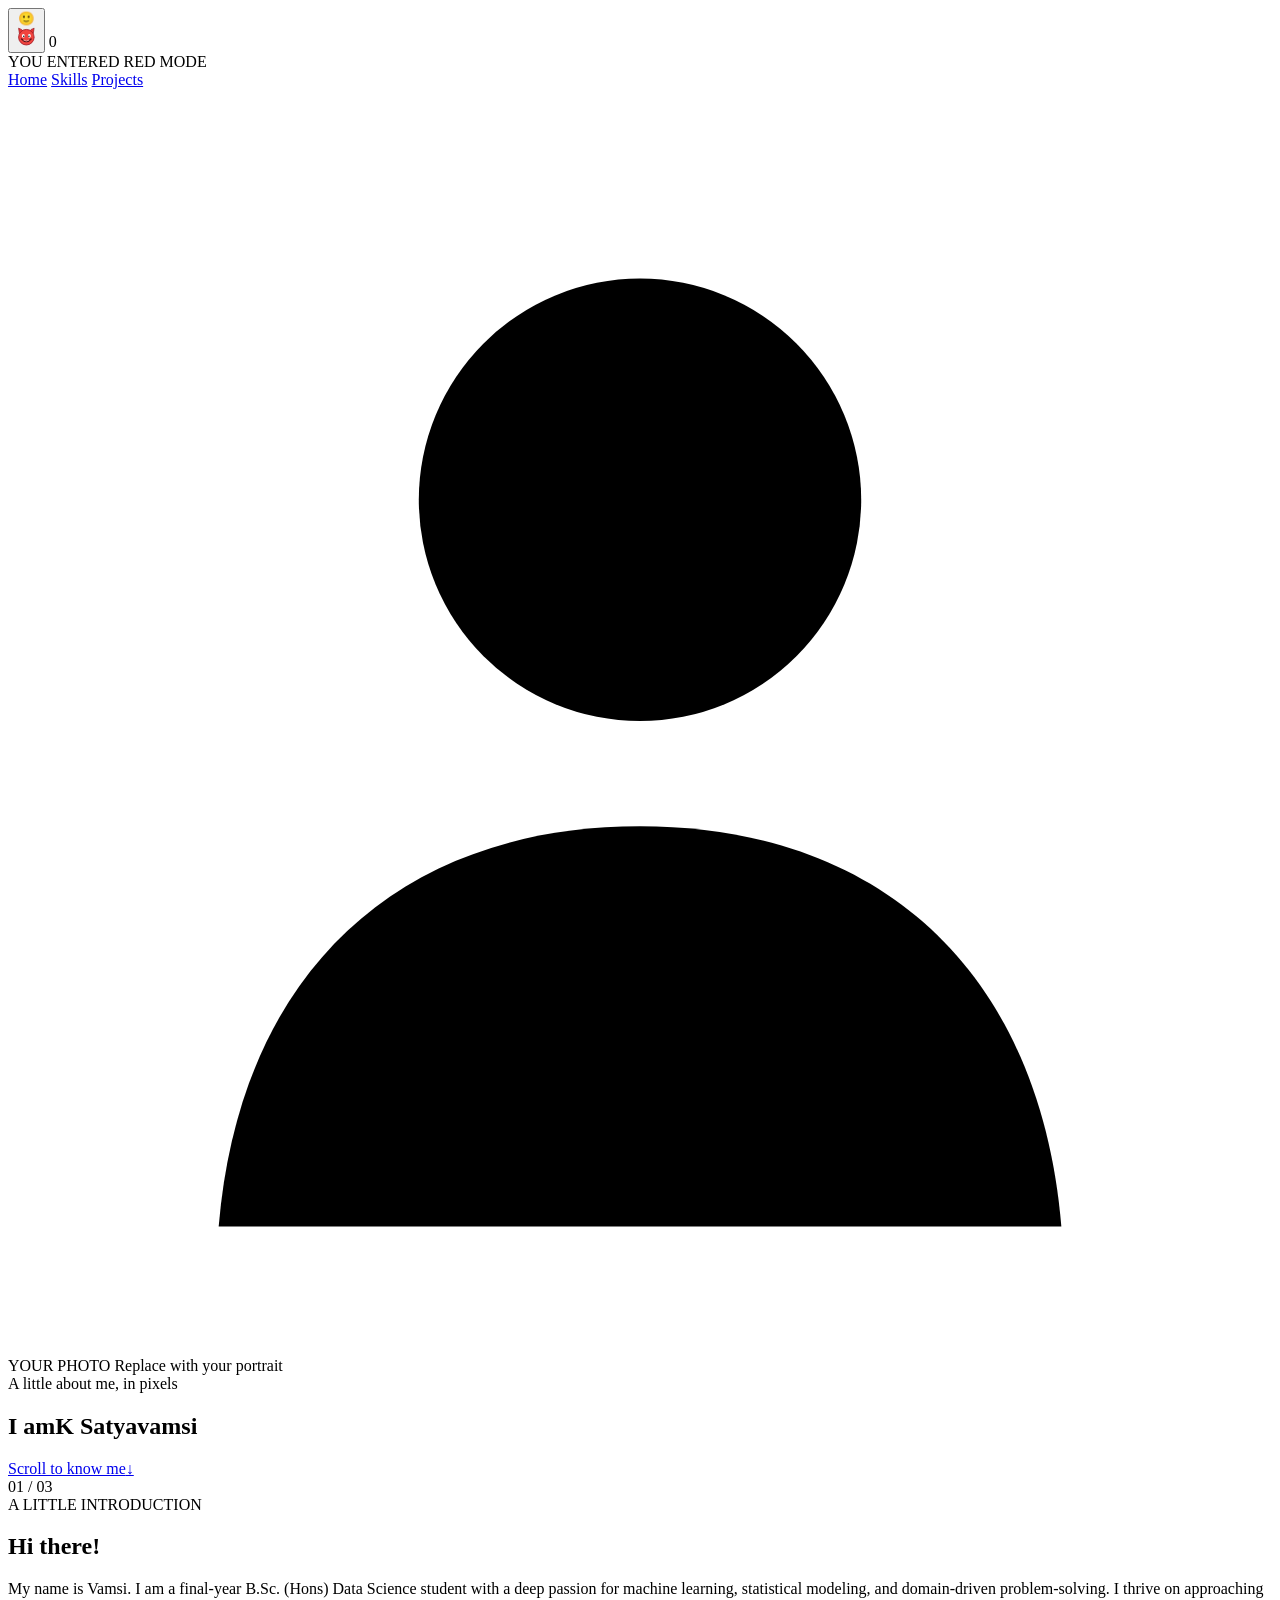
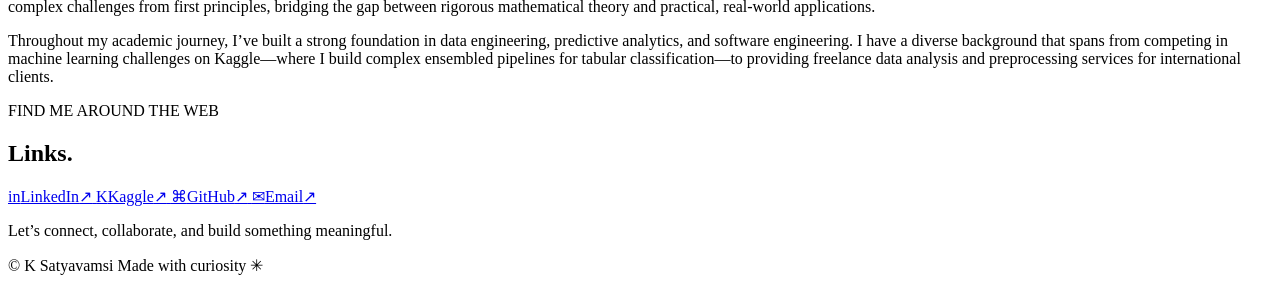
==== index.html @ 77c0e035 "Copy existing portfolio index.html" ====
<!doctype html>
<html lang="en">
<head>
  <meta charset="utf-8" />
  <meta name="viewport" content="width=device-width, initial-scale=1" />
  <meta name="description" content="K Satyavamsi — Data Science student, AI/ML enthusiast and curious problem solver." />
  <meta name="theme-color" content="#080b10" />
  <title>K Satyavamsi — Data Science & Machine Learning</title>
  <link rel="preconnect" href="https://fonts.googleapis.com">
  <link rel="preconnect" href="https://fonts.gstatic.com" crossorigin>
  <link href="https://fonts.googleapis.com/css2?family=DM+Sans:wght@400;500;600;700&family=Space+Grotesk:wght@400;500;600;700&display=swap" rel="stylesheet">
  <link rel="stylesheet" href="/styles.css?v=facefix1" />
</head>
<body>
  <div class="ambient ambient-one" aria-hidden="true"></div>
  <div class="ambient ambient-two" aria-hidden="true"></div>
  <header class="site-header">
    <div class="mood-control">
      <button class="mood-face" id="mood-face" type="button" aria-label="Click 7 times" title="A little secret"><span class="mood-face-emoji" id="mood-face-emoji" aria-hidden="true">
<span class="normal-face-glyph" aria-hidden="true">🙂</span>
<span class="angry-face-glyph" aria-hidden="true"><svg viewBox="0 0 48 48" class="red-devil-face"><path d="M8 18 6 5q8 2 13 9M40 18l2-13q-8 2-13 9" fill="#ed3434" stroke="#8f171d" stroke-width="1.5" stroke-linejoin="round"/><circle cx="24" cy="26" r="18" fill="#f0443e" stroke="#a51d27" stroke-width="2"/><ellipse cx="17" cy="23" rx="3.4" ry="4.2" fill="#fff"/><ellipse cx="31" cy="23" rx="3.4" ry="4.2" fill="#fff"/><circle cx="18" cy="24" r="1.8" fill="#15232b"/><circle cx="30" cy="24" r="1.8" fill="#15232b"/><path d="M13 30q11 12 22 0" fill="none" stroke="#5a1018" stroke-width="3.2" stroke-linecap="round"/><path d="M18 33q6 4 12 0" fill="none" stroke="#ffb0a8" stroke-width="2" stroke-linecap="round"/></svg></span></span></button>
      <span class="mood-count-number" id="mood-count-number" aria-live="polite">0</span>
    </div>
    <div class="red-mode-message" id="red-mode-message" role="status" aria-live="polite">YOU ENTERED RED MODE</div>
    <nav aria-label="Primary navigation">
      <a class="nav-link active" href="#home" aria-current="page">Home</a>
      <a class="nav-link" href="/skills.html">Skills</a>
      <a class="nav-link" href="/projects.html">Projects</a>
    </nav>
  </header>

  <main>
    <section class="hero" id="home" aria-labelledby="hero-title">
      <div class="portrait-wrap">
        <div class="portrait-frame">
          <div class="portrait-glow" aria-hidden="true"></div>
          <div class="portrait-placeholder">
            <svg viewBox="0 0 120 120" role="presentation" aria-hidden="true">
              <circle cx="60" cy="39" r="21"></circle>
              <path d="M20 108c2-24 17-38 40-38s38 14 40 38"></path>
            </svg>
            <span class="placeholder-title">YOUR PHOTO</span>
            <span class="placeholder-subtitle">Replace with your portrait</span>
          </div>
          <span class="photo-corner corner-tl"></span><span class="photo-corner corner-br"></span>
        </div>
        <div class="portrait-caption"><span class="caption-dot"></span> A little about me, in pixels</div>
      </div>

      <div class="hero-copy">
        <h1 id="hero-title"><span class="fixed-intro">I am</span><span class="type-line"><span id="typed-text" aria-label="K Satyavamsi">K Satyavamsi</span><span class="type-cursor" aria-hidden="true"></span></span></h1>
        <a class="scroll-cue" href="#about"><span class="scroll-icon" aria-hidden="true"></span><span>Scroll to know me</span><span class="scroll-arrow">↓</span></a>
      </div>
      <div class="hero-index" aria-hidden="true">01 <span>/</span> 03</div>
    </section>

    <section class="about-section" id="about" aria-labelledby="about-title">
      <div class="about-main">
        <div class="section-kicker">A LITTLE INTRODUCTION</div>
        <h2 id="about-title">Hi there<span class="accent-period">!</span></h2>
        <div class="about-copy">
          <p>My name is Vamsi. I am a final-year B.Sc. (Hons) Data Science student with a deep passion for machine learning, statistical modeling, and domain-driven problem-solving. I thrive on approaching complex challenges from first principles, bridging the gap between rigorous mathematical theory and practical, real-world applications.</p>
          <p>Throughout my academic journey, I’ve built a strong foundation in data engineering, predictive analytics, and software engineering. I have a diverse background that spans from competing in machine learning challenges on Kaggle—where I build complex ensembled pipelines for tabular classification—to providing freelance data analysis and preprocessing services for international clients.</p>
        </div>
      </div>

      <aside class="links-panel" id="contact" aria-labelledby="links-title">
        <div class="section-kicker">FIND ME AROUND THE WEB</div>
        <h2 id="links-title">Links<span class="accent-period">.</span></h2>
        <div class="social-links">
          <a class="social-link" href="https://www.linkedin.com/in/kurasala-satyavamsi" target="_blank" rel="noreferrer" aria-label="LinkedIn profile">
            <span class="social-icon linkedin">in</span><span class="social-label">LinkedIn</span><span class="external-arrow">↗</span>
          </a>
          <a class="social-link" href="https://www.kaggle.com/lostbolt" target="_blank" rel="noreferrer" aria-label="Kaggle profile">
            <span class="social-icon kaggle">K</span><span class="social-label">Kaggle</span><span class="external-arrow">↗</span>
          </a>
          <a class="social-link" href="https://github.com/jayadevuha-ui" target="_blank" rel="noreferrer" aria-label="GitHub profile">
            <span class="social-icon github">⌘</span><span class="social-label">GitHub</span><span class="external-arrow">↗</span>
          </a>
          <a class="social-link" href="mailto:vamsi@vamsi.tech">
            <span class="social-icon email">✉</span><span class="social-label">Email</span><span class="external-arrow">↗</span>
          </a>
        </div>
        <p class="links-note">Let’s connect, collaborate, and build something meaningful.</p>
      </aside>
    </section>


  </main>

  <footer class="site-footer">
    <span>© <span id="year"></span> K Satyavamsi</span>
    <span>Made with curiosity <span class="footer-spark">✳</span></span>
  </footer>
  <script src="/script.js?v=facefix1"></script>
</body>
</html>
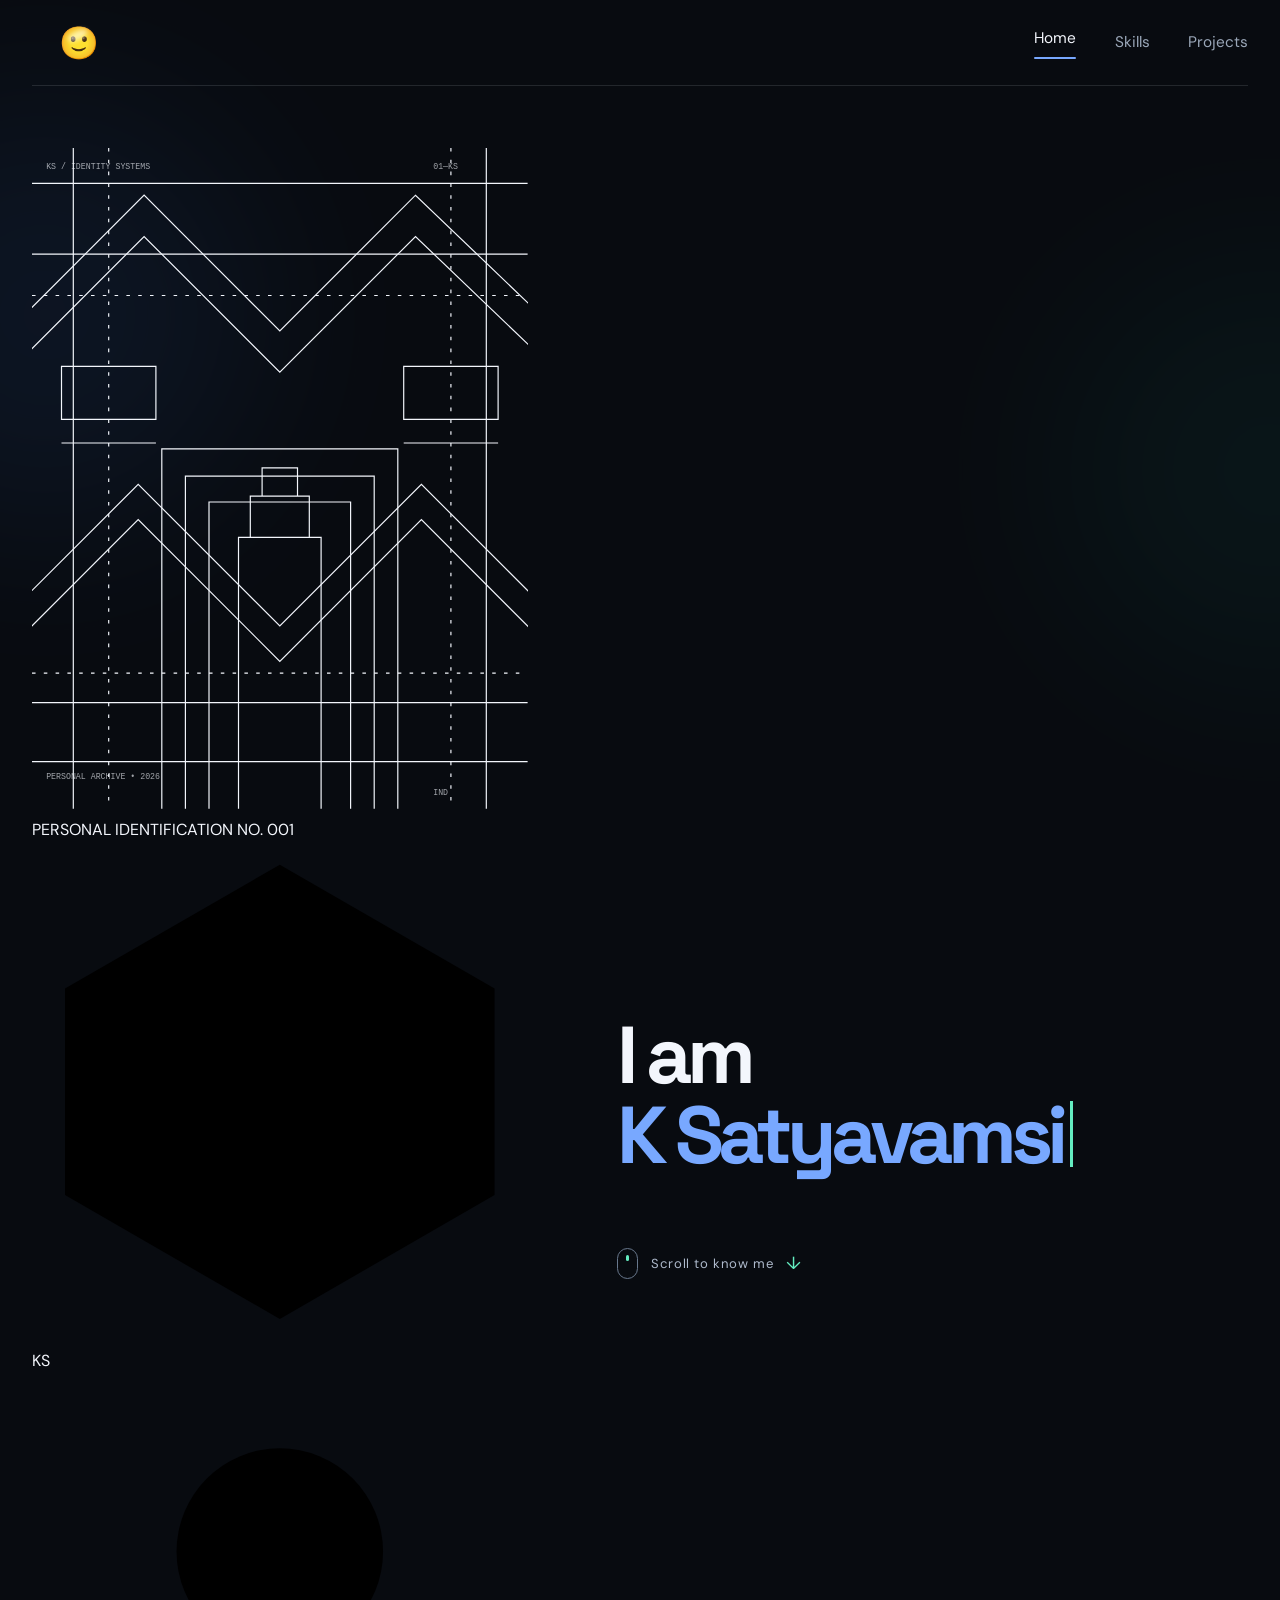
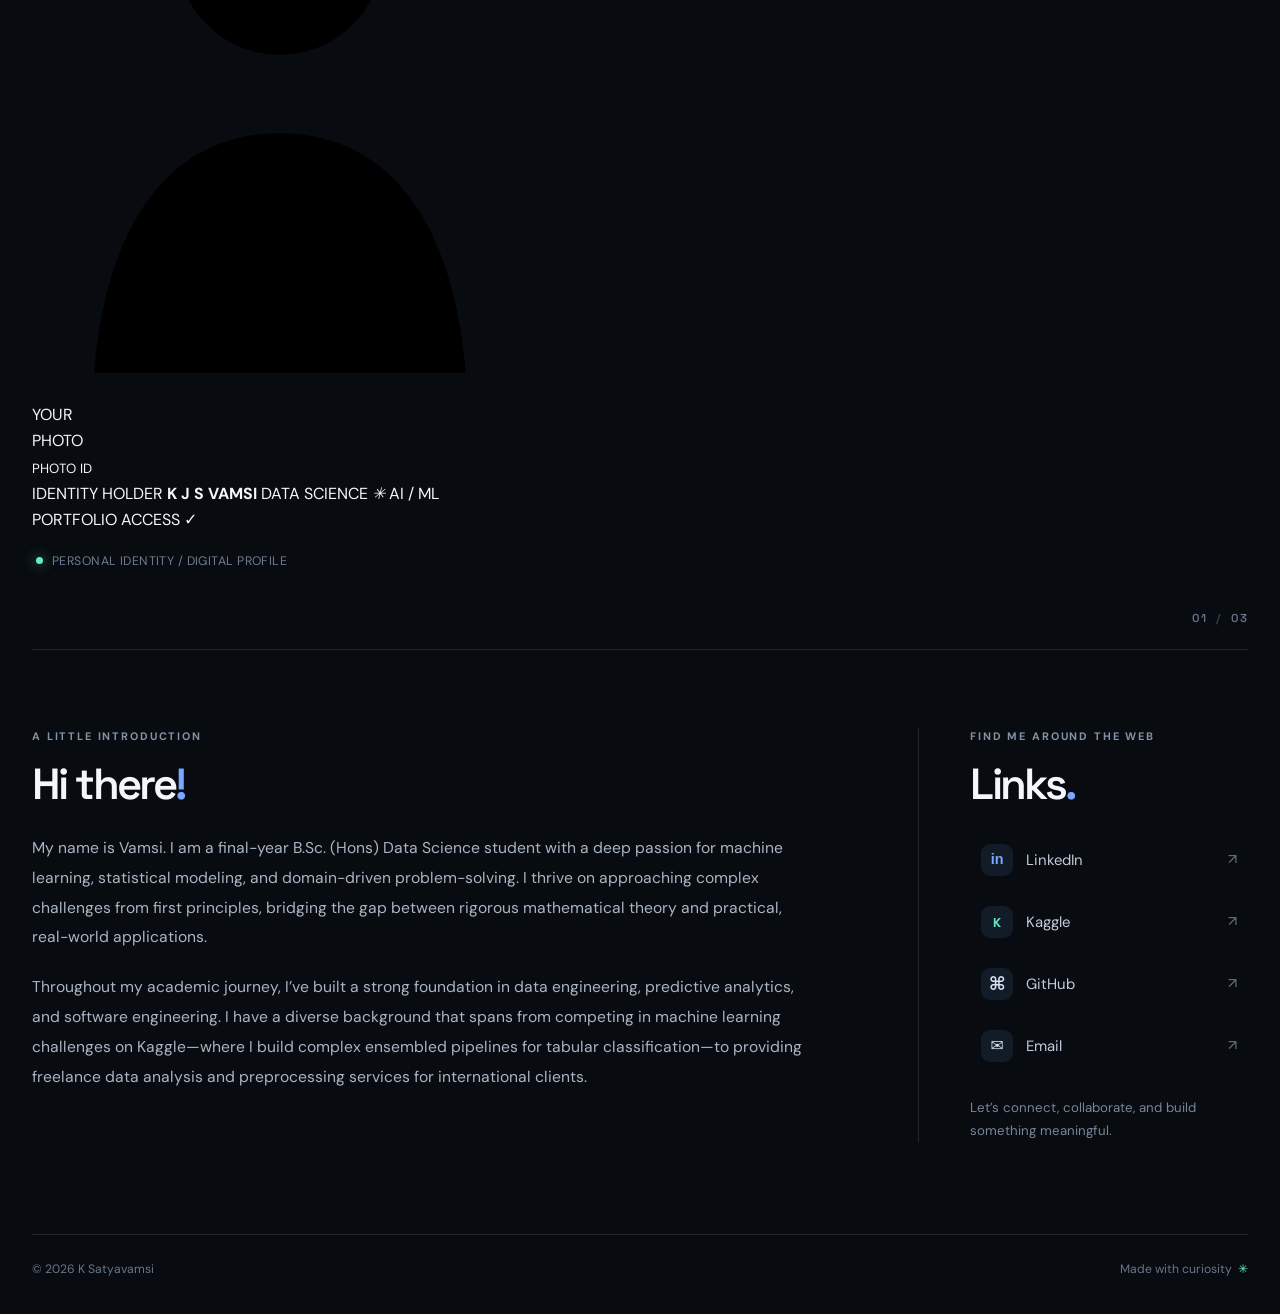
==== commit 50be6599: "Replace portrait placeholder with blueprint-style identity card" ====
--- a/index.html
+++ b/index.html
@@ -32,19 +32,55 @@
   <main>
     <section class="hero" id="home" aria-labelledby="hero-title">
       <div class="portrait-wrap">
-        <div class="portrait-frame">
-          <div class="portrait-glow" aria-hidden="true"></div>
-          <div class="portrait-placeholder">
-            <svg viewBox="0 0 120 120" role="presentation" aria-hidden="true">
-              <circle cx="60" cy="39" r="21"></circle>
-              <path d="M20 108c2-24 17-38 40-38s38 14 40 38"></path>
+        <article class="identity-card" aria-label="Personal identity card for K J S Vamsi">
+          <div class="id-card-grid" aria-hidden="true"></div>
+          <div class="id-card-blueprint" aria-hidden="true">
+            <svg viewBox="0 0 420 560" preserveAspectRatio="none">
+              <g fill="none" stroke="currentColor" stroke-width="1">
+                <path d="M-20 155 95 40 210 155 325 40 445 155M-20 190 95 75 210 190 325 75 445 190"/>
+                <path d="M-15 390 90 285 210 405 330 285 440 395M-15 420 90 315 210 435 330 315 440 425"/>
+                <path d="M35 0V560M385 0V560M0 90H420M0 470H420"/>
+                <path d="M65 0 65 560M355 0 355 560M0 125H420M0 445H420" stroke-dasharray="3 7"/>
+                <path d="M110 560V255h200v305M130 560V278h160v282M150 560V300h120v260"/>
+                <path d="M175 560V330h70v230M185 330v-35h50v35M195 295v-24h30v24"/>
+                <path d="M25 230h80v-45h-80zM315 230h80v-45h-80zM25 250h80M315 250h80"/>
+                <path d="M0 30h420M0 520h420"/>
+              </g>
+              <g fill="currentColor" opacity=".65" font-family="monospace" font-size="7">
+                <text x="12" y="18">KS / IDENTITY SYSTEMS</text><text x="12" y="535">PERSONAL ARCHIVE • 2026</text>
+                <text x="340" y="18">01—KS</text><text x="340" y="548">IND</text>
+              </g>
             </svg>
-            <span class="placeholder-title">YOUR PHOTO</span>
-            <span class="placeholder-subtitle">Replace with your portrait</span>
           </div>
-          <span class="photo-corner corner-tl"></span><span class="photo-corner corner-br"></span>
-        </div>
-        <div class="portrait-caption"><span class="caption-dot"></span> A little about me, in pixels</div>
+          <div class="id-card-topline">
+            <span class="id-chip"><span></span> PERSONAL IDENTIFICATION</span>
+            <span class="id-edition">NO. 001</span>
+          </div>
+          <div class="id-card-main">
+            <div class="id-emblem" aria-hidden="true">
+              <svg viewBox="0 0 120 120"><path d="M60 5 112 35 112 85 60 115 8 85 8 35Z"/><path d="M29 39 60 21 91 39 91 77 60 95 29 77Z"/><path d="m40 60 13 13 28-30"/></svg>
+              <span>KS</span>
+            </div>
+            <div class="id-photo-slot">
+              <div class="id-photo-inner">
+                <svg viewBox="0 0 120 150" aria-hidden="true"><circle cx="60" cy="43" r="25"/><path d="M15 145c3-37 19-58 45-58s42 21 45 58"/></svg>
+                <span>YOUR<br>PHOTO</span>
+              </div>
+              <small>PHOTO ID</small>
+            </div>
+          </div>
+          <div class="id-name-block">
+            <span class="id-overline">IDENTITY HOLDER</span>
+            <strong>K J S VAMSI</strong>
+            <span class="id-role">DATA SCIENCE <i>✳</i> AI / ML</span>
+          </div>
+          <div class="id-card-bottom">
+            <div class="id-barcode" aria-hidden="true"><span></span><span></span><span></span><span></span><span></span><span></span><span></span><span></span><span></span><span></span><span></span><span></span><span></span><span></span><span></span><span></span><span></span><span></span><span></span><span></span><span></span><span></span><span></span><span></span><span></span><span></span><span></span><span></span><span></span><span></span><span></span></div>
+            <span class="id-access">PORTFOLIO ACCESS <b>✓</b></span>
+          </div>
+          <span class="id-screw screw-one" aria-hidden="true"></span><span class="id-screw screw-two" aria-hidden="true"></span>
+        </article>
+        <div class="portrait-caption"><span class="caption-dot"></span> PERSONAL IDENTITY / DIGITAL PROFILE</div>
       </div>
 
       <div class="hero-copy">
--- a/styles.css
+++ b/styles.css
@@ -0,0 +1,597 @@
+:root {
+  color-scheme: dark;
+  --bg: #080b10;
+  --panel: #0e131c;
+  --line: rgba(225, 234, 247, .12);
+  --text: #f3f6fc;
+  --muted: #9aa7b8;
+  --soft: #6f7d91;
+  --blue: #78a8ff;
+  --mint: #64edc1;
+  --max: 1440px;
+}
+* { box-sizing: border-box; }
+html { scroll-behavior: smooth; scroll-padding-top: 90px; }
+body {
+  margin: 0; min-height: 100vh; overflow-x: hidden; position: relative;
+  background: var(--bg); color: var(--text);
+  font-family: "DM Sans", system-ui, sans-serif; line-height: 1.65;
+}
+a { color: inherit; text-decoration: none; }
+.ambient { position: absolute; pointer-events: none; filter: blur(90px); opacity: .12; z-index: -1; border-radius: 50%; }
+.ambient-one { width: 430px; height: 430px; top: 100px; left: -170px; background: #315da7; }
+.ambient-two { width: 420px; height: 420px; top: 260px; right: -200px; background: #1a8c78; opacity: .08; }
+.site-header {
+  width: min(calc(100% - 64px), var(--max)); height: 86px; margin: 0 auto;
+  display: flex; align-items: center; justify-content: flex-end; gap: 30px;
+  border-bottom: 1px solid var(--line); position: relative; z-index: 5;
+}
+nav { display: flex; align-items: center; gap: clamp(22px, 3vw, 46px); }
+.nav-link { color: var(--muted); font-size: .96rem; transition: color .2s ease; }
+.nav-link:hover, .nav-link.active { color: var(--text); }
+.nav-link.active::after { content: ""; display: block; height: 2px; width: 100%; margin-top: 5px; background: var(--blue); border-radius: 4px; }
+.coming-soon { opacity: .76; }
+.hero {
+  width: min(calc(100% - 64px), var(--max)); min-height: min(790px, calc(100svh - 86px));
+  margin: 0 auto; padding: 62px 0 78px; display: grid;
+  grid-template-columns: minmax(330px, .88fr) minmax(0, 1.12fr);
+  align-items: center; gap: clamp(48px, 7vw, 112px); position: relative;
+}
+.portrait-wrap { width: 100%; max-width: 500px; justify-self: center; }
+.portrait-frame {
+  min-height: 500px; aspect-ratio: 4 / 4.65; position: relative; overflow: hidden;
+  border: 1px solid rgba(157,181,216,.24); border-radius: 26px;
+  background: linear-gradient(145deg, #172333 0%, #101925 48%, #0b111a 100%);
+  box-shadow: 0 35px 100px rgba(0,0,0,.32), inset 0 1px rgba(255,255,255,.04);
+}
+.portrait-frame::before, .portrait-frame::after {
+  content: ""; position: absolute; border-radius: 50%; pointer-events: none;
+}
+.portrait-frame::before { width: 390px; height: 390px; top: 5%; left: 50%; transform: translateX(-50%); background: rgba(91,137,207,.13); filter: blur(20px); }
+.portrait-frame::after { width: 260px; height: 260px; bottom: -100px; right: -70px; background: rgba(100,237,193,.09); filter: blur(24px); }
+.portrait-glow { position: absolute; inset: 12px; border: 1px solid rgba(255,255,255,.055); border-radius: 18px; }
+.portrait-placeholder { position: absolute; inset: 0; display: flex; flex-direction: column; justify-content: center; align-items: center; gap: 10px; color: #8798ae; }
+.portrait-placeholder svg { width: 108px; height: 108px; fill: none; stroke: #7187a5; stroke-width: 2; opacity: .72; margin-bottom: 10px; }
+.placeholder-title { font: 600 .8rem "Space Grotesk", sans-serif; letter-spacing: .22em; color: #b4c2d5; }
+.placeholder-subtitle { font-size: .78rem; color: #718198; }
+.photo-corner { position: absolute; width: 28px; height: 28px; border-color: var(--mint); opacity: .8; }
+.corner-tl { top: 24px; left: 24px; border-top: 2px solid; border-left: 2px solid; border-radius: 5px 0 0; }
+.corner-br { bottom: 24px; right: 24px; border-bottom: 2px solid; border-right: 2px solid; border-radius: 0 0 5px; }
+.portrait-caption { display: flex; align-items: center; gap: 9px; margin: 17px 4px 0; color: var(--soft); font-size: .77rem; letter-spacing: .035em; }
+.caption-dot, .status-dot { width: 7px; height: 7px; display: inline-block; flex: 0 0 auto; border-radius: 50%; background: var(--mint); box-shadow: 0 0 13px rgba(100,237,193,.65); }
+.hero-copy { min-width: 0; padding: 12px 0 28px; }
+h1 { margin: 0; font: 700 clamp(3.5rem, 6.3vw, 6.5rem)/.99 "Space Grotesk", sans-serif; letter-spacing: -.075em; }
+.fixed-intro { display: block; color: var(--text); }
+.type-line { display: block; min-height: 1.12em; color: var(--blue); overflow-wrap: normal; word-break: normal; }
+#typed-text { display: inline; }
+.type-cursor { display: inline-block; width: 3px; height: .83em; margin-left: 8px; background: var(--mint); vertical-align: -.06em; white-space: nowrap; animation: blink .82s steps(2, start) infinite; }
+@keyframes blink { to { visibility: hidden; } }
+.hero-note { margin: 28px 0 0; color: var(--muted); font-size: clamp(1rem, 1.4vw, 1.15rem); letter-spacing: .01em; }
+.scroll-cue { display: inline-flex; align-items: center; gap: 13px; margin-top: 62px; color: #aebacc; font-size: .82rem; letter-spacing: .045em; }
+.scroll-icon { width: 21px; height: 31px; border: 1px solid #68788d; border-radius: 99px; position: relative; }
+.scroll-icon::after { content: ""; position: absolute; width: 3px; height: 6px; top: 6px; left: 8px; border-radius: 3px; background: var(--mint); animation: scroll-dot 1.5s ease-in-out infinite; }
+@keyframes scroll-dot { 0%,100% { transform: translateY(0); opacity: 1; } 70% { transform: translateY(9px); opacity: .2; } }
+.scroll-arrow { color: var(--mint); font-size: 1.1rem; transition: transform .2s ease; }
+.scroll-cue:hover .scroll-arrow { transform: translateY(4px); }
+.hero-index { position: absolute; bottom: 24px; right: 0; color: #66758a; font: 600 .72rem "Space Grotesk", sans-serif; letter-spacing: .12em; }
+.hero-index span { color: #364355; padding: 0 5px; }
+.about-section {
+  width: min(calc(100% - 64px), var(--max)); margin: 0 auto; padding: 78px 0 92px;
+  border-top: 1px solid var(--line); display: grid; grid-template-columns: minmax(0, 1.9fr) minmax(250px, .8fr); gap: clamp(48px, 8vw, 120px);
+}
+.section-kicker { color: #8493a7; font-size: .68rem; font-weight: 700; letter-spacing: .17em; }
+.about-main h2, .links-panel h2 { margin: 15px 0 25px; font: 600 clamp(2.2rem, 3.4vw, 3.25rem)/1.08 "Space Grotesk", sans-serif; letter-spacing: -.06em; }
+.accent-period { color: var(--blue); }
+.about-copy { max-width: 850px; color: #aab5c5; font-size: clamp(.98rem, 1.2vw, 1.07rem); line-height: 1.9; }
+.about-copy p { margin: 0 0 20px; }
+.links-panel { padding-left: clamp(30px, 4vw, 58px); border-left: 1px solid var(--line); }
+.links-panel h2 { margin-bottom: 25px; }
+.social-links { display: grid; gap: 8px; }
+.social-link {
+  display: flex; align-items: center; gap: 13px; min-height: 54px; padding: 8px 10px;
+  border: 1px solid transparent; border-radius: 11px; color: #c3ccda; transition: .2s ease;
+}
+.social-link:hover { border-color: var(--line); background: rgba(255,255,255,.025); transform: translateX(3px); }
+.social-icon { width: 32px; height: 32px; display: grid; place-items: center; border-radius: 9px; background: #121b28; color: var(--blue); font-weight: 700; font-size: .9rem; }
+.social-icon.linkedin { font-family: Arial, sans-serif; }
+.social-icon.kaggle { color: var(--mint); font: 700 .8rem "Space Grotesk", sans-serif; }
+.social-icon.github { color: #d8e1ef; font-size: 1.15rem; }
+.social-icon.email { color: #d8e1ef; font-size: 1rem; }
+.social-label { flex: 1; font-size: .93rem; }
+.external-arrow { color: #66778e; font-size: .9rem; transition: color .2s ease; }
+.social-link:hover .external-arrow { color: var(--mint); }
+.links-note { margin: 24px 0 0; max-width: 270px; color: #77869a; font-size: .83rem; line-height: 1.7; }
+.site-footer {
+  width: min(calc(100% - 64px), var(--max)); margin: 0 auto; padding: 24px 0 35px;
+  border-top: 1px solid var(--line); display: flex; justify-content: space-between; gap: 20px;
+  color: #68778a; font-size: .76rem;
+}
+.footer-spark { color: var(--mint); padding-left: 3px; }
+@media (min-width: 1500px) { .hero { min-height: 790px; } }
+@media (max-width: 1000px) {
+  .hero { grid-template-columns: minmax(260px, .82fr) minmax(0, 1.18fr); gap: 42px; }
+  .portrait-frame { min-height: 420px; }
+  h1 { font-size: clamp(3.1rem, 6.2vw, 5.2rem); }
+  .about-section { gap: 48px; grid-template-columns: minmax(0, 1.5fr) minmax(220px, .8fr); }
+}
+@media (max-width: 720px) {
+  .site-header, .hero, .about-section, .site-footer { width: min(calc(100% - 36px), var(--max)); }
+  .site-header { height: 74px; }
+  nav { gap: 17px; }
+  .nav-link { font-size: .82rem; }
+  .hero { min-height: auto; padding: 44px 0 64px; grid-template-columns: 1fr; gap: 42px; }
+  .portrait-wrap { width: min(100%, 410px); }
+  .portrait-frame { min-height: 0; aspect-ratio: 1 / 1.03; }
+  .hero-copy { padding: 0 0 30px; }
+  h1 { font-size: clamp(3.2rem, 12vw, 5.2rem); }
+  .hero-note { margin-top: 19px; }
+  .scroll-cue { margin-top: 36px; }
+  .hero-index { bottom: 18px; }
+  .about-section { padding: 60px 0 66px; grid-template-columns: 1fr; gap: 42px; }
+  .about-main h2, .links-panel h2 { font-size: 2.55rem; }
+  .about-copy { font-size: .98rem; line-height: 1.82; }
+  .links-panel { padding: 35px 0 0; border-left: 0; border-top: 1px solid var(--line); }
+  .social-links { grid-template-columns: 1fr 1fr; gap: 7px; }
+  .social-link { gap: 9px; padding: 7px 5px; }
+  .site-footer { padding-bottom: 28px; font-size: .7rem; }
+}
+@media (max-width: 390px) {
+  .site-header, .hero, .about-section, .site-footer { width: calc(100% - 28px); }
+  nav { gap: 12px; }
+  .nav-link { font-size: .76rem; }
+  .social-links { grid-template-columns: 1fr; }
+}
+@media (prefers-reduced-motion: reduce) {
+  *, *::before, *::after { scroll-behavior: auto !important; animation-duration: .01ms !important; animation-iteration-count: 1 !important; transition-duration: .01ms !important; }
+}
+
+
+/* Projects */
+.projects-section {
+  width: min(calc(100% - 64px), var(--max)); margin: 0 auto;
+  padding: 76px 0 96px; border-top: 1px solid var(--line);
+}
+.projects-heading { display: flex; justify-content: space-between; align-items: end; gap: 28px; margin-bottom: 34px; }
+.projects-heading h2 { margin: 14px 0 12px; font: 600 clamp(2.2rem, 3.4vw, 3.25rem)/1.08 "Space Grotesk", sans-serif; letter-spacing: -.06em; }
+.projects-intro { max-width: 580px; margin: 0; color: var(--muted); font-size: .98rem; }
+.all-projects-link { display: inline-flex; gap: 10px; align-items: center; color: #b9c7d9; font-size: .86rem; padding: 10px 0; white-space: nowrap; transition: color .2s ease; }
+.all-projects-link span, .project-actions a span { color: var(--mint); }
+.all-projects-link:hover, .project-actions a:hover { color: var(--mint); }
+.project-grid { display: grid; grid-template-columns: repeat(2, minmax(0, 1fr)); gap: 18px; }
+.project-card {
+  min-width: 0; padding: clamp(22px, 3vw, 34px); border: 1px solid var(--line);
+  border-radius: 18px; background: linear-gradient(145deg, rgba(17,25,37,.88), rgba(11,16,24,.88));
+  box-shadow: inset 0 1px rgba(255,255,255,.025); transition: border-color .22s ease, transform .22s ease;
+}
+.project-card:hover { border-color: rgba(120,168,255,.34); transform: translateY(-3px); }
+.project-card-top { display: flex; justify-content: space-between; align-items: center; gap: 12px; margin-bottom: 28px; }
+.project-number { color: #8090a6; font: 600 .68rem "Space Grotesk", sans-serif; letter-spacing: .12em; }
+.project-status { display: inline-flex; align-items: center; gap: 8px; color: #a5b6c9; font-size: .72rem; }
+.project-status .status-dot { width: 6px; height: 6px; }
+.project-card h3 { margin: 0 0 12px; font: 600 clamp(1.35rem, 2vw, 1.8rem)/1.2 "Space Grotesk", sans-serif; letter-spacing: -.045em; }
+.project-description { min-height: 92px; margin: 0; color: #9eacbf; font-size: .91rem; line-height: 1.8; }
+.project-tags { display: flex; flex-wrap: wrap; gap: 7px; margin: 22px 0; }
+.project-tags span { padding: 5px 10px; border: 1px solid rgba(225,234,247,.09); border-radius: 6px; color: #aab8ca; font-size: .69rem; background: rgba(255,255,255,.018); }
+.project-result { display: flex; align-items: center; flex-wrap: wrap; gap: 8px; padding: 15px 0; border-top: 1px solid var(--line); border-bottom: 1px solid var(--line); }
+.project-result > span:not(.result-divider) { color: #75859a; font-size: .61rem; letter-spacing: .1em; }
+.project-result strong { color: #dce7f7; font: 600 .88rem "Space Grotesk", sans-serif; }
+.result-divider { width: 1px; height: 18px; margin: 0 8px; background: var(--line); }
+.project-actions { display: flex; flex-wrap: wrap; gap: 22px; padding-top: 20px; }
+.project-actions a { color: #c7d3e3; font-size: .81rem; transition: color .2s ease; }
+.project-actions a span { padding-left: 4px; }
+@media (max-width: 1000px) {
+  .project-grid { grid-template-columns: 1fr; }
+  .project-description { min-height: 0; }
+}
+@media (max-width: 720px) {
+  .projects-section { width: min(calc(100% - 36px), var(--max)); padding: 60px 0 68px; }
+  .projects-heading { align-items: start; flex-direction: column; gap: 12px; margin-bottom: 25px; }
+  .projects-heading h2 { font-size: 2.55rem; }
+  .project-card { padding: 22px; }
+}
+@media (max-width: 390px) {
+  .projects-section { width: calc(100% - 28px); }
+  .project-result { gap: 6px; }
+  .result-divider { margin: 0 3px; }
+}
+
+
+/* Keep page navigation above decorative layers and always interactive. */
+.site-header, .site-header nav, .site-header .nav-link {
+  position: relative;
+  z-index: 20;
+  pointer-events: auto;
+}
+.site-header .nav-link { display: inline-block; cursor: pointer; }
+
+
+/* Hidden seven-click red mode easter egg */
+.site-header { justify-content: flex-end; }
+.mood-face { position:absolute; left:0; top:50%; transform:translateY(-50%); width:34px; height:34px; padding:0; display:grid; place-items:center; border:0; border-radius:50%; background:transparent; color:inherit; font:1.45rem/1 "DM Sans",sans-serif; cursor:pointer; z-index:25; transition:transform .18s ease,filter .18s ease; }
+.mood-face:hover { transform:translateY(-50%) scale(1.13); filter:drop-shadow(0 0 8px rgba(255,255,255,.24)); }
+.mood-face:focus-visible { outline:2px solid var(--mint); outline-offset:4px; }
+.red-mode-message { position:absolute; left:50%; top:50%; transform:translate(-50%,-50%); color:#ff4b55; font:700 .72rem "Space Grotesk",sans-serif; letter-spacing:.16em; white-space:nowrap; opacity:0; visibility:hidden; transition:opacity .25s ease,visibility .25s ease; pointer-events:none; }
+body.red-mode { --bg:#100708; --panel:#1b0b0e; --line:rgba(255,105,112,.2); --text:#fff1f1; --muted:#c49a9e; --soft:#a56c73; --blue:#ff5964; --mint:#ff8585; }
+body.red-mode .ambient-one { background:#b51f31; opacity:.22; }
+body.red-mode .ambient-two { background:#8d1423; opacity:.16; }
+body.red-mode .project-card { background:linear-gradient(145deg,rgba(48,13,19,.92),rgba(23,8,12,.92)); }
+body.red-mode .mood-face { filter:drop-shadow(0 0 10px rgba(255,65,75,.42)); }
+body.red-mode .red-mode-message { opacity:1; visibility:visible; }
+@media(max-width:720px) { .mood-face{left:0;width:30px;height:30px;font-size:1.3rem}.red-mode-message{left:42%;font-size:.56rem;letter-spacing:.08em} }
+@media(max-width:390px) { .red-mode-message{left:39%;font-size:.49rem;letter-spacing:.045em} }
+
+
+/* Animated smiley + seven-step unlock meter */
+.mood-control { position:absolute; left:0; top:50%; transform:translateY(-50%); display:flex; align-items:center; gap:9px; z-index:26; }
+.mood-face { position:relative; width:36px; height:36px; padding:0; display:grid; place-items:center; border:1px solid rgba(120,168,255,.24); border-radius:50%; background:linear-gradient(145deg,rgba(120,168,255,.12),rgba(100,237,193,.06)); color:inherit; cursor:pointer; box-shadow:0 0 18px rgba(120,168,255,.08),inset 0 1px rgba(255,255,255,.07); transition:border-color .25s ease,background .25s ease,box-shadow .25s ease; }
+.mood-face:hover { border-color:rgba(100,237,193,.55); box-shadow:0 0 20px rgba(100,237,193,.16),inset 0 1px rgba(255,255,255,.1); }
+.mood-face:focus-visible { outline:2px solid var(--mint); outline-offset:4px; }
+.mood-face-emoji { display:block; font:1.35rem/1 "DM Sans",sans-serif; transform-origin:50% 70%; animation:smiley-float 2.8s ease-in-out infinite,smiley-blink 5.2s ease-in-out infinite; }
+@keyframes smiley-float { 0%,100%{transform:translateY(0) rotate(-4deg)} 50%{transform:translateY(-3px) rotate(4deg)} }
+@keyframes smiley-blink { 0%,44%,48%,100%{filter:brightness(1)} 46%{filter:brightness(.68)} }
+.mood-face.is-clicked .mood-face-emoji { animation:smiley-pop .24s ease; }
+@keyframes smiley-pop { 0%{transform:scale(1)} 55%{transform:scale(1.28) rotate(10deg)} 100%{transform:scale(1)} }
+.mood-count { width:78px; display:flex; flex-direction:column; gap:3px; transition:opacity .2s ease,transform .2s ease; }
+.mood-count-label { color:#7e91aa; font:600 .48rem "Space Grotesk",sans-serif; letter-spacing:.12em; }
+.mood-count-pips { display:grid; grid-template-columns:repeat(7,1fr); gap:3px; }
+.mood-count-pips i { display:block; height:4px; border-radius:5px; background:rgba(120,168,255,.18); border:1px solid rgba(120,168,255,.16); transition:background .18s ease,border-color .18s ease,box-shadow .18s ease; }
+.mood-count-pips i.filled { background:var(--mint); border-color:var(--mint); box-shadow:0 0 7px rgba(100,237,193,.45); }
+.mood-count-number { color:#9aabc0; font:500 .53rem "Space Grotesk",sans-serif; letter-spacing:.04em; }
+.red-mode-message { position:absolute; left:50%; top:50%; transform:translate(-50%,-50%); color:#ff6570; font:700 .72rem "Space Grotesk",sans-serif; letter-spacing:.16em; white-space:nowrap; opacity:0; visibility:hidden; transition:opacity .25s ease,visibility .25s ease; pointer-events:none; }
+body.red-mode .mood-face { border-color:rgba(255,99,110,.4); background:linear-gradient(145deg,rgba(255,80,90,.15),rgba(150,20,35,.1)); box-shadow:0 0 18px rgba(255,65,75,.14); }
+body.red-mode .mood-face-emoji { animation:angry-float 1.8s ease-in-out infinite,angry-glow 1.2s ease-in-out infinite alternate; }
+@keyframes angry-float { 0%,100%{transform:translateY(0) rotate(-5deg)} 50%{transform:translateY(-3px) rotate(5deg)} }
+@keyframes angry-glow { from{filter:drop-shadow(0 0 1px rgba(255,75,85,.15))} to{filter:drop-shadow(0 0 6px rgba(255,75,85,.65))} }
+body.red-mode .mood-count { opacity:0; visibility:hidden; transform:translateX(-5px); pointer-events:none; }
+body.red-mode .red-mode-message { opacity:1; visibility:visible; }
+@media(max-width:720px) {
+ .mood-control { gap:6px; }
+ .mood-face { width:31px;height:31px; }
+ .mood-face-emoji { font-size:1.2rem; }
+ .mood-count { width:61px; }
+ .mood-count-label { font-size:.43rem; }
+ .mood-count-number { font-size:.48rem; }
+ .red-mode-message { left:55%; font-size:.55rem; letter-spacing:.08em; }
+}
+@media(max-width:390px) {
+ .mood-count { width:53px; }
+ .mood-count-pips { gap:2px; }
+ .red-mode-message { left:56%; font-size:.48rem; letter-spacing:.035em; }
+}
+@media(prefers-reduced-motion:reduce) {
+ .mood-face-emoji { animation:none !important; }
+}
+
+
+/* Minimal floating 3D smiley and plain click counter */
+.mood-control {
+  position:absolute; left:6px; top:50%; transform:translateY(-50%);
+  display:flex; align-items:center; gap:5px; z-index:26;
+}
+.mood-face {
+  position:relative; width:43px; height:43px; padding:0;
+  display:grid; place-items:center; border:0; border-radius:50%;
+  background:transparent; box-shadow:none; color:inherit; cursor:pointer;
+  perspective:100px; transition:transform .2s ease;
+}
+.mood-face:hover { transform:translateY(-50%) scale(1.06); }
+.mood-face:focus-visible { outline:1px solid var(--mint); outline-offset:3px; }
+.mood-face-emoji {
+  display:block; font:1.8rem/1 "DM Sans",sans-serif;
+  transform-origin:50% 70%;
+  filter:drop-shadow(0 3px 1px rgba(0,0,0,.32)) drop-shadow(0 0 5px rgba(100,237,193,.13));
+  text-shadow:0 1px 0 rgba(255,255,255,.24),0 3px 0 rgba(0,0,0,.12);
+  animation:smiley-3d-float 3s ease-in-out infinite,smiley-3d-blink 5.8s ease-in-out infinite;
+}
+@keyframes smiley-3d-float {
+  0%,100% { transform:translateY(0) rotateY(-9deg) rotateX(3deg) rotateZ(-3deg); }
+  50% { transform:translateY(-3px) rotateY(9deg) rotateX(-3deg) rotateZ(3deg); }
+}
+@keyframes smiley-3d-blink {
+  0%,43%,47%,100% { filter:drop-shadow(0 3px 1px rgba(0,0,0,.32)) drop-shadow(0 0 5px rgba(100,237,193,.13)) brightness(1); }
+  45% { filter:drop-shadow(0 3px 1px rgba(0,0,0,.32)) brightness(.78); }
+}
+.mood-face.is-clicked .mood-face-emoji { animation:smiley-3d-pop .28s ease; }
+@keyframes smiley-3d-pop {
+  0% { transform:scale(1) rotateY(0); }
+  50% { transform:scale(1.22) rotateY(22deg) rotateZ(8deg); }
+  100% { transform:scale(1) rotateY(0); }
+}
+.mood-count-number {
+  min-width:10px; color:#9aabc0; font:500 .7rem "Space Grotesk",sans-serif;
+  line-height:1; text-align:center; opacity:.9;
+}
+body.red-mode .mood-face-emoji {
+  animation:angry-3d-float 1.7s ease-in-out infinite,angry-3d-glow 1.2s ease-in-out infinite alternate;
+  filter:drop-shadow(0 3px 1px rgba(0,0,0,.35)) drop-shadow(0 0 7px rgba(255,75,85,.38));
+}
+@keyframes angry-3d-float {
+  0%,100% { transform:translateY(0) rotateY(-10deg) rotateX(3deg) rotateZ(-4deg); }
+  50% { transform:translateY(-3px) rotateY(10deg) rotateX(-3deg) rotateZ(4deg); }
+}
+@keyframes angry-3d-glow {
+  from { filter:drop-shadow(0 3px 1px rgba(0,0,0,.35)) drop-shadow(0 0 3px rgba(255,75,85,.25)); }
+  to { filter:drop-shadow(0 3px 1px rgba(0,0,0,.35)) drop-shadow(0 0 9px rgba(255,75,85,.7)); }
+}
+body.red-mode .mood-count-number { display:none; }
+@media(max-width:720px) {
+  .mood-control { left:5px; gap:3px; }
+  .mood-face { width:39px; height:39px; }
+  .mood-face-emoji { font-size:1.65rem; }
+  .mood-count-number { font-size:.65rem; }
+}
+@media(prefers-reduced-motion:reduce) { .mood-face-emoji { animation:none !important; } }
+
+
+/* True CSS-rendered 3D face: sculpted orb, raised eyes and expressive mouth */
+.mood-control { left:12px; gap:6px; }
+.mood-face {
+  width:48px; height:48px; border:0; background:transparent; box-shadow:none;
+  perspective:180px; overflow:visible;
+}
+.mood-face-emoji {
+  position:relative; display:block; width:36px; height:36px; border-radius:50%;
+  background:radial-gradient(circle at 31% 23%,#fff9d9 0 5%,#d9f6d9 17%,#8ed9c1 48%,#438d82 78%,#244b4d 100%);
+  box-shadow:inset -4px -6px 9px rgba(7,22,29,.52),inset 3px 4px 7px rgba(255,255,255,.82),0 4px 0 #203c43,0 7px 10px rgba(0,0,0,.45);
+  transform-style:preserve-3d; transform-origin:50% 65%;
+  animation:orb-float 3.2s ease-in-out infinite,orb-turn 7s ease-in-out infinite;
+}
+.mood-face-emoji::before {
+  content:""; position:absolute; width:19px; height:8px; left:7px; top:4px;
+  border-radius:50%; background:rgba(255,255,255,.48); filter:blur(2px); transform:rotate(-28deg);
+}
+.face-eye {
+  position:absolute; top:12px; width:5px; height:7px; border-radius:50%;
+  background:radial-gradient(circle at 35% 25%,#53616a 0 10%,#101b24 38%,#02070c 100%);
+  box-shadow:0 1px 1px rgba(255,255,255,.5),0 2px 2px rgba(0,0,0,.3);
+}
+.eye-left { left:9px; } .eye-right { right:9px; }
+.face-mouth {
+  position:absolute; left:10px; top:22px; width:16px; height:7px;
+  border-bottom:2.5px solid #24333a; border-radius:0 0 14px 14px;
+  filter:drop-shadow(0 1px 0 rgba(255,255,255,.3));
+}
+@keyframes orb-float { 0%,100%{ transform:translateY(0) rotateX(0deg) rotateY(-8deg) } 50%{ transform:translateY(-4px) rotateX(8deg) rotateY(9deg) } }
+@keyframes orb-turn { 0%,100%{ rotate:0deg } 50%{ rotate:2deg } }
+.mood-face.is-clicked .mood-face-emoji { animation:orb-pop .32s cubic-bezier(.2,.8,.2,1); }
+@keyframes orb-pop { 0%{transform:scale(1) rotateY(0)} 45%{transform:scale(1.18) rotateY(24deg) rotateX(-10deg)} 100%{transform:scale(1) rotateY(0)} }
+body.red-mode .mood-face-emoji {
+  background:radial-gradient(circle at 30% 22%,#ffe0d4 0 4%,#ff8b80 18%,#e43d46 49%,#921e2a 79%,#4d101a 100%);
+  box-shadow:inset -4px -6px 9px rgba(35,0,5,.55),inset 3px 4px 7px rgba(255,235,225,.65),0 4px 0 #50141c,0 7px 12px rgba(0,0,0,.48);
+  animation:angry-orb 1.9s ease-in-out infinite;
+}
+body.red-mode .face-eye { top:14px; width:7px; height:5px; border-radius:50%; }
+body.red-mode .eye-left { left:7px; transform:rotate(22deg); }
+body.red-mode .eye-right { right:7px; transform:rotate(-22deg); }
+body.red-mode .mood-face-emoji::after {
+  content:""; position:absolute; top:8px; left:5px; width:12px; height:3px;
+  border-radius:4px; background:#45131b; transform:rotate(22deg);
+  box-shadow:13px -5px 0 -0px #45131b;
+}
+body.red-mode .face-mouth {
+  top:22px; left:8px; width:20px; height:8px; border:1px solid #4a1119;
+  border-radius:2px 2px 7px 7px; background:repeating-linear-gradient(90deg,#fff0df 0 3px,#c83a42 3px 4px);
+  clip-path:polygon(0 0,20% 32%,40% 0,60% 32%,80% 0,100% 32%,100% 100%,0 100%);
+}
+@keyframes angry-orb { 0%,100%{transform:translateY(0) rotateX(0) rotateY(-9deg)} 50%{transform:translateY(-3px) rotateX(-7deg) rotateY(10deg)} }
+@media(max-width:720px){.mood-control{left:8px}.mood-face{width:45px;height:45px}.mood-face-emoji{width:34px;height:34px}}
+@media(prefers-reduced-motion:reduce){.mood-face-emoji{animation:none!important}}
+
+
+/* Final alignment and sizing pass for the shared mood switch */
+.site-header { position:relative; }
+.site-header .mood-control {
+  position:absolute; left:18px; top:50%; transform:translateY(-50%);
+  display:flex; align-items:center; gap:9px; z-index:30;
+}
+.site-header .mood-face {
+  position:relative; inset:auto; transform:none;
+  flex:0 0 54px; width:54px; height:54px; padding:0;
+  display:grid; place-items:center; border:0; border-radius:50%;
+  background:transparent; box-shadow:none; overflow:visible; cursor:pointer;
+  perspective:220px;
+}
+.site-header .mood-face:hover { transform:scale(1.045); }
+.site-header .mood-face-emoji {
+  position:relative; display:block; width:42px; height:42px; border-radius:50%;
+  background:radial-gradient(circle at 30% 22%,#fffde7 0 4%,#e5f7d7 15%,#a4dfc2 42%,#5d9f91 75%,#274c50 100%);
+  box-shadow:inset -5px -7px 10px rgba(7,22,29,.54),inset 4px 4px 8px rgba(255,255,255,.86),0 4px 0 #203c43,0 8px 12px rgba(0,0,0,.4);
+  transform-style:preserve-3d; transform-origin:50% 65%;
+  animation:orb-float-final 3.1s ease-in-out infinite;
+}
+.site-header .mood-face-emoji::before {
+  content:""; position:absolute; left:8px; top:4px; width:21px; height:9px;
+  border-radius:50%; background:rgba(255,255,255,.55); filter:blur(2px); transform:rotate(-25deg);
+}
+.site-header .face-eye {
+  position:absolute; top:14px; width:6px; height:8px; border-radius:50%;
+  background:radial-gradient(circle at 35% 25%,#63717a 0 8%,#14202a 42%,#02070c 100%);
+  box-shadow:0 1px 1px rgba(255,255,255,.6),0 2px 2px rgba(0,0,0,.35);
+}
+.site-header .eye-left { left:11px; }
+.site-header .eye-right { right:11px; }
+.site-header .face-brow {
+  display:none; position:absolute; z-index:2; top:9px; width:13px; height:4px;
+  border-radius:4px; background:#46151c; box-shadow:0 1px 1px rgba(255,210,200,.25);
+}
+.site-header .face-brow.brow-left { left:7px; transform:rotate(24deg); }
+.site-header .face-brow.brow-right { right:7px; transform:rotate(-24deg); }
+.site-header .face-mouth {
+  position:absolute; left:12px; top:26px; width:18px; height:8px;
+  border-bottom:3px solid #263941; border-radius:0 0 15px 15px;
+  filter:drop-shadow(0 1px 0 rgba(255,255,255,.35));
+}
+.site-header .mood-count-number {
+  min-width:22px; color:var(--text); font:600 1.35rem/1 "Space Grotesk",sans-serif;
+  text-align:left; opacity:.94; text-shadow:0 2px 8px rgba(0,0,0,.25);
+}
+@keyframes orb-float-final {
+  0%,100% { transform:translateY(0) rotateX(0deg) rotateY(-9deg) rotateZ(-2deg); }
+  50% { transform:translateY(-4px) rotateX(8deg) rotateY(9deg) rotateZ(2deg); }
+}
+body.red-mode .site-header .mood-face-emoji {
+  background:radial-gradient(circle at 30% 22%,#ffe9dc 0 4%,#ff9b8d 16%,#e94a50 45%,#a32130 77%,#4b111b 100%);
+  box-shadow:inset -5px -7px 10px rgba(35,0,5,.58),inset 4px 4px 8px rgba(255,235,225,.72),0 4px 0 #50141c,0 8px 12px rgba(0,0,0,.46);
+  animation:angry-orb-final 1.8s ease-in-out infinite;
+}
+body.red-mode .site-header .face-eye { top:16px; width:7px; height:5px; }
+body.red-mode .site-header .eye-left { left:10px; }
+body.red-mode .site-header .eye-right { right:10px; }
+body.red-mode .site-header .face-brow { display:block; }
+body.red-mode .site-header .face-mouth {
+  top:27px; left:10px; width:22px; height:8px; border:1px solid #4a1119;
+  border-radius:2px 2px 7px 7px;
+  background:repeating-linear-gradient(90deg,#fff0df 0 4px,#c83a42 4px 5px);
+  clip-path:polygon(0 0,20% 30%,40% 0,60% 30%,80% 0,100% 30%,100% 100%,0 100%);
+}
+@keyframes angry-orb-final {
+  0%,100% { transform:translateY(0) rotateX(0) rotateY(-9deg) rotateZ(-2deg); }
+  50% { transform:translateY(-3px) rotateX(-7deg) rotateY(9deg) rotateZ(2deg); }
+}
+body.red-mode .site-header .mood-count-number { display:none; }
+@media(max-width:720px) {
+  .site-header .mood-control { left:12px; gap:7px; }
+  .site-header .mood-face { flex-basis:48px; width:48px; height:48px; }
+  .site-header .mood-face-emoji { width:38px; height:38px; }
+  .site-header .mood-count-number { font-size:1.2rem; }
+}
+@media(prefers-reduced-motion:reduce) {
+  .site-header .mood-face-emoji { animation:none !important; }
+}
+
+
+/* Reference-inspired glossy cartoon faces: focus on the face only */
+.site-header .mood-face { flex-basis:58px; width:58px; height:58px; }
+.site-header .mood-face-emoji {
+ display:block; position:relative; width:50px; height:50px;
+ background:none!important; border:0!important; border-radius:0!important;
+ box-shadow:none!important; overflow:visible; transform-style:preserve-3d;
+ animation:reference-face-float 3.4s ease-in-out infinite;
+}
+.site-header .face-art { display:block; width:100%; height:100%; overflow:visible; filter:drop-shadow(0 5px 3px rgba(0,0,0,.5)); }
+.site-header .face-art-angry { display:none; }
+body.red-mode .site-header .face-art-normal { display:none; }
+body.red-mode .site-header .face-art-angry { display:block; }
+@keyframes reference-face-float {
+  0%,100% { transform:translateY(0) rotateX(0deg) rotateY(-5deg) rotateZ(-1deg); }
+  50% { transform:translateY(-3px) rotateX(5deg) rotateY(5deg) rotateZ(1deg); }
+}
+.site-header .mood-face.is-clicked .mood-face-emoji { animation:reference-face-pop .32s ease; }
+@keyframes reference-face-pop {
+  0% { transform:scale(1) rotateY(0); }
+  45% { transform:scale(1.15) rotateY(16deg); }
+  100% { transform:scale(1) rotateY(0); }
+}
+@media(max-width:720px) {
+ .site-header .mood-face { flex-basis:54px; width:54px; height:54px; }
+ .site-header .mood-face-emoji { width:46px; height:46px; }
+}
+
+
+/* Clean, expressive 2D face artwork */
+.site-header .mood-face { flex-basis:58px; width:58px; height:58px; }
+.site-header .mood-face-emoji {
+ display:block; position:relative; width:50px; height:50px;
+ background:none!important; border:0!important; border-radius:0!important;
+ box-shadow:none!important; overflow:visible; transform:none!important;
+ animation:face-2d-bob 3s ease-in-out infinite;
+}
+.site-header .face-art {
+ display:block; width:100%; height:100%; overflow:visible;
+ filter:none!important;
+}
+.site-header .face-art-angry { display:none; }
+body.red-mode .site-header .face-art-normal { display:none; }
+body.red-mode .site-header .face-art-angry { display:block; }
+@keyframes face-2d-bob {
+  0%,100% { transform:translateY(0); }
+  50% { transform:translateY(-2px); }
+}
+.site-header .mood-face.is-clicked .mood-face-emoji {
+ animation:face-2d-pop .28s ease;
+}
+@keyframes face-2d-pop {
+  0% { transform:scale(1); }
+  55% { transform:scale(1.12) rotate(-4deg); }
+  100% { transform:scale(1); }
+}
+@media(max-width:720px) {
+ .site-header .mood-face { flex-basis:54px; width:54px; height:54px; }
+ .site-header .mood-face-emoji { width:46px; height:46px; }
+}
+@media(prefers-reduced-motion:reduce) {
+ .site-header .mood-face-emoji { animation:none!important; }
+}
+
+
+/* Use the native smile emoji and align it identically on every page */
+.site-header .mood-face-emoji {
+  display:flex;
+  align-items:center;
+  justify-content:center;
+}
+.site-header .normal-face-glyph {
+  display:block;
+  font-family: "Apple Color Emoji","Segoe UI Emoji","Noto Color Emoji",sans-serif;
+  font-size:2.05rem;
+  line-height:1;
+  transform:translate(3px,-1px);
+  filter:none;
+}
+body.red-mode .site-header .normal-face-glyph { display:none; }
+
+
+/* Final neutral emoji treatment — identical on Home, Skills and Projects */
+.site-header .mood-control {
+  left:18px; gap:8px; background:transparent!important;
+}
+.site-header .mood-face,
+.site-header .mood-face:hover,
+body.red-mode .site-header .mood-face {
+  background:transparent!important;
+  background-image:none!important;
+  border:0!important;
+  border-radius:0!important;
+  box-shadow:none!important;
+  outline-offset:3px;
+  filter:none!important;
+}
+.site-header .mood-face-emoji {
+  width:auto!important; height:auto!important; min-width:0!important;
+  display:flex!important; align-items:center; justify-content:center;
+  gap:0; background:transparent!important; background-image:none!important;
+  border:0!important; border-radius:0!important; box-shadow:none!important;
+  filter:none!important; text-shadow:none!important;
+  transform:none!important; animation:none!important; overflow:visible!important;
+}
+.site-header .normal-face-glyph,
+.site-header .angry-face-glyph {
+  display:block!important;
+  font-family:"Apple Color Emoji","Segoe UI Emoji","Noto Color Emoji",sans-serif!important;
+  font-size:2rem!important; line-height:1!important;
+  transform:none!important; filter:none!important; text-shadow:none!important;
+}
+body.red-mode .site-header .normal-face-glyph { display:none!important; }
+body:not(.red-mode) .site-header .angry-face-glyph { display:none!important; }
+.site-header .mood-face.is-clicked .mood-face-emoji { animation:none!important; }
+.site-header .mood-count-number {
+  min-width:18px; font-size:1.15rem; color:var(--text);
+  text-shadow:none!important; filter:none!important;
+}
+body.red-mode .site-header .mood-count-number { display:none!important; }
+@media(max-width:720px) {
+ .site-header .mood-control { left:12px; gap:7px; }
+ .site-header .normal-face-glyph,
+ .site-header .angry-face-glyph { font-size:1.85rem!important; }
+}
+
+
+/* Red-mode native devil emoji: recolor purple glyph red; no added brow graphics */
+.site-header .angry-face-glyph {
+  filter:hue-rotate(320deg) saturate(2.2)!important;
+}
+
+
+/* Red devil face without eyebrows: clean custom SVG, consistent on every tab */
+.site-header .angry-face-glyph { display:block!important; width:2rem; height:2rem; filter:none!important; }
+.site-header .red-devil-face { display:block; width:100%; height:100%; filter:none!important; }
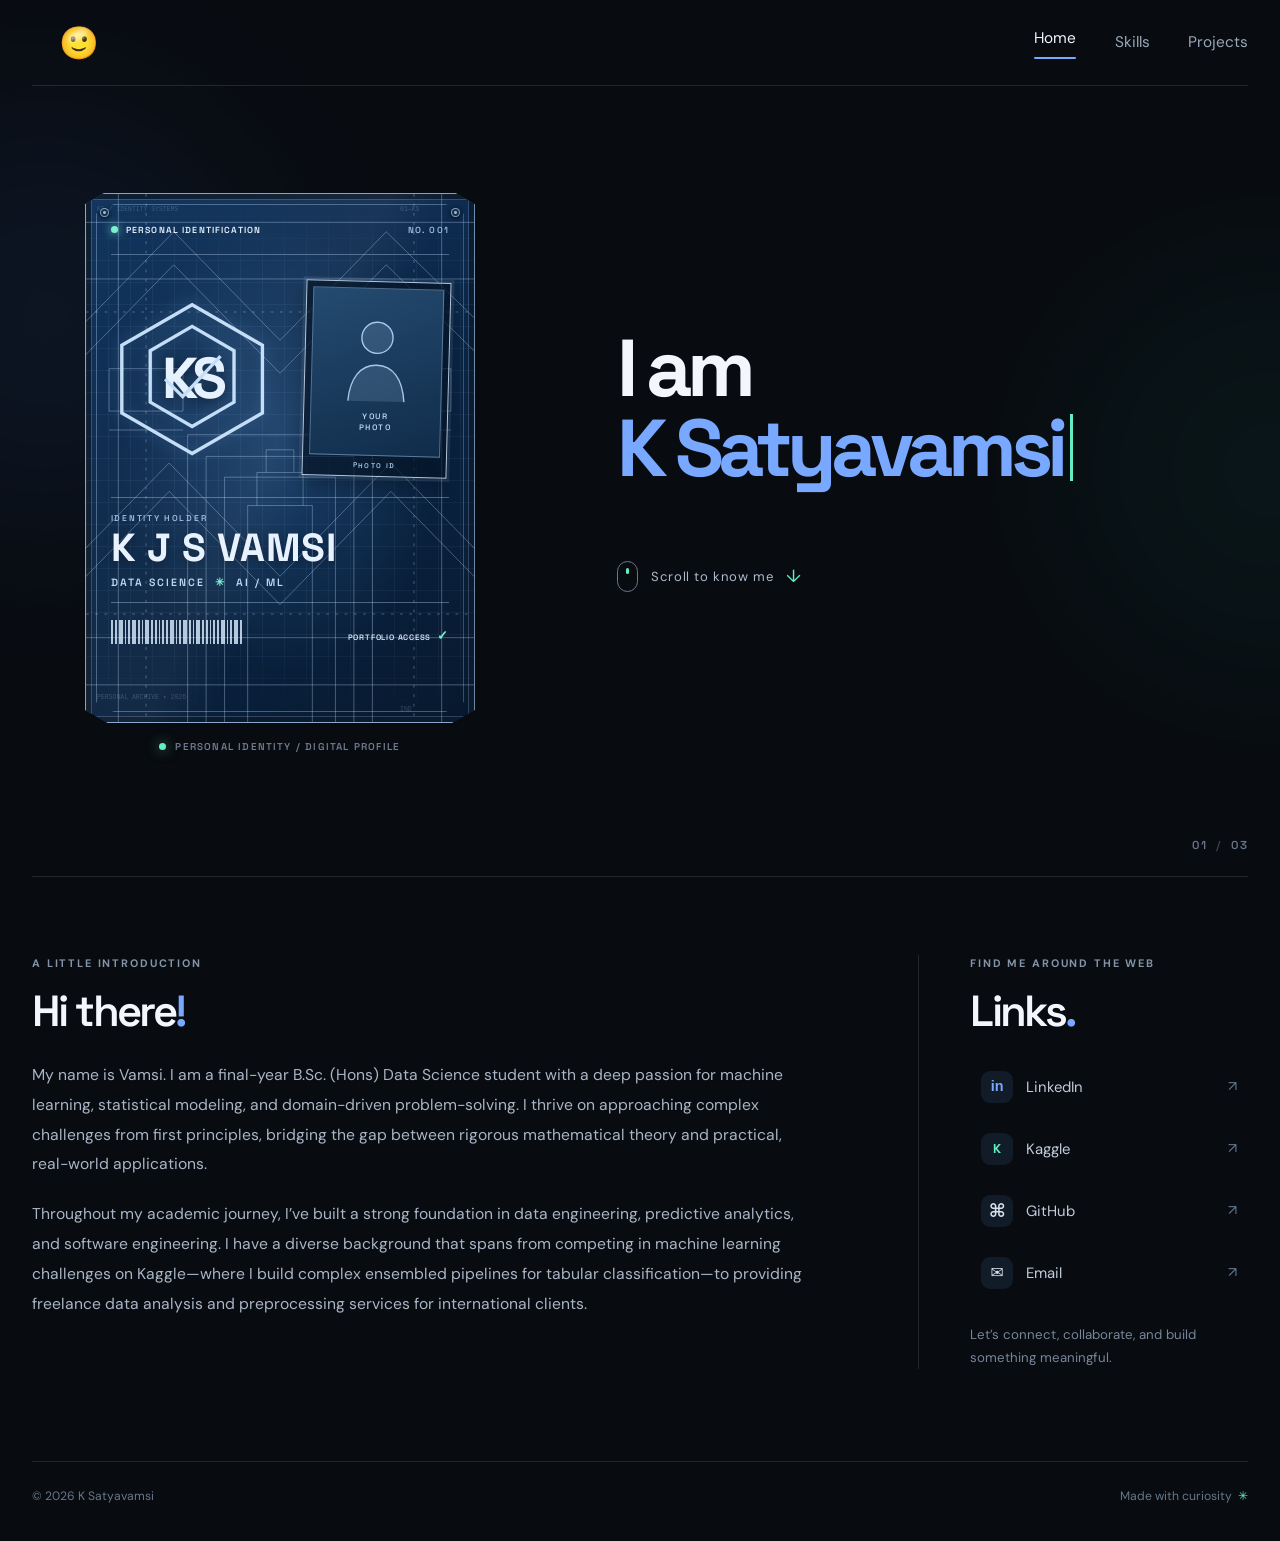
==== commit cf56855d: "Refresh homepage assets for identity card design" ====
--- a/index.html
+++ b/index.html
@@ -9,7 +9,7 @@
   <link rel="preconnect" href="https://fonts.googleapis.com">
   <link rel="preconnect" href="https://fonts.gstatic.com" crossorigin>
   <link href="https://fonts.googleapis.com/css2?family=DM+Sans:wght@400;500;600;700&family=Space+Grotesk:wght@400;500;600;700&display=swap" rel="stylesheet">
-  <link rel="stylesheet" href="/styles.css?v=facefix1" />
+  <link rel="stylesheet" href="/styles.css?v=idcard2" />
 </head>
 <body>
   <div class="ambient ambient-one" aria-hidden="true"></div>
@@ -128,6 +128,6 @@
     <span>© <span id="year"></span> K Satyavamsi</span>
     <span>Made with curiosity <span class="footer-spark">✳</span></span>
   </footer>
-  <script src="/script.js?v=facefix1"></script>
+  <script src="/script.js?v=idcard2"></script>
 </body>
 </html>
--- a/styles.css
+++ b/styles.css
@@ -595,3 +595,63 @@
 /* Red devil face without eyebrows: clean custom SVG, consistent on every tab */
 .site-header .angry-face-glyph { display:block!important; width:2rem; height:2rem; filter:none!important; }
 .site-header .red-devil-face { display:block; width:100%; height:100%; filter:none!important; }
+
+
+/* Blueprint access-card portrait — reference-inspired identity badge */
+.portrait-wrap { width:100%; max-width:430px; justify-self:center; }
+.identity-card {
+  --id-blue:#8db8e7; position:relative; isolation:isolate; overflow:hidden;
+  width:min(100%,390px); aspect-ratio: .735; margin:0 auto;
+  padding:25px 25px 21px; color:#e8f2ff;
+  background:
+    radial-gradient(ellipse at 50% 48%,rgba(55,111,173,.35),transparent 58%),
+    linear-gradient(145deg,#12365f 0%,#0b2748 48%,#07182d 100%);
+  border:1px solid rgba(190,220,255,.7);
+  clip-path:polygon(0 2.2%,5% 0,95% 0,100% 2.2%,100% 97.5%,94% 100%,6% 100%,0 97.5%);
+  box-shadow:0 28px 70px rgba(0,0,0,.45),inset 0 0 0 5px rgba(2,12,26,.75),inset 0 0 0 6px rgba(174,210,255,.22);
+}
+.identity-card::before,.identity-card::after { content:"";position:absolute;z-index:-1;pointer-events:none; }
+.identity-card::before { inset:10px;border:1px solid rgba(190,220,255,.34);clip-path:polygon(0 2%,5% 0,95% 0,100% 2%,100% 98%,95% 100%,5% 100%,0 98%); }
+.identity-card::after { inset:0;background:linear-gradient(115deg,transparent 10%,rgba(255,255,255,.08) 48%,transparent 58%);opacity:.55; }
+.id-card-grid { position:absolute;inset:0;z-index:-1;opacity:.16;background-image:linear-gradient(rgba(180,215,255,.35) 1px,transparent 1px),linear-gradient(90deg,rgba(180,215,255,.35) 1px,transparent 1px);background-size:22px 22px;mask-image:linear-gradient(transparent,#000 15%,#000 85%,transparent); }
+.id-card-blueprint { position:absolute;inset:0;z-index:-1;color:rgba(196,222,255,.36); }
+.id-card-blueprint svg { width:100%;height:100%; }
+.id-card-topline { display:flex;justify-content:space-between;align-items:center;gap:8px;padding:5px 0 18px;border-bottom:1px solid rgba(203,226,255,.34);font:600 .55rem "Space Grotesk",sans-serif;letter-spacing:.13em; }
+.id-chip { display:flex;align-items:center;gap:8px; }
+.id-chip span { width:7px;height:7px;border-radius:50%;background:#7df0d0;box-shadow:0 0 10px #7df0d0; }
+.id-edition { color:#9bbce0; }
+.id-card-main { display:flex;align-items:center;justify-content:space-between;gap:14px;padding:26px 0 20px; }
+.id-emblem { width:48%;max-width:166px;aspect-ratio:1;position:relative;display:grid;place-items:center; }
+.id-emblem svg { position:absolute;inset:0;width:100%;height:100%;fill:none;stroke:#c5def8;stroke-width:2.5;filter:drop-shadow(0 0 8px rgba(142,193,255,.35)); }
+.id-emblem span { font:700 clamp(2.2rem,5vw,3.6rem)/1 "Space Grotesk",sans-serif;letter-spacing:-.1em;color:#e8f3ff;text-shadow:0 2px 12px rgba(0,0,0,.4); }
+.id-photo-slot { width:43%;max-width:145px;position:relative;padding:6px;border:1px solid rgba(217,235,255,.82);background:rgba(4,18,35,.68);box-shadow:0 0 0 3px rgba(170,209,255,.1),0 8px 22px rgba(0,0,0,.28);transform:rotate(1.5deg); }
+.id-photo-inner { aspect-ratio: .78;display:flex;flex-direction:column;align-items:center;justify-content:center;gap:7px;overflow:hidden;background:linear-gradient(160deg,#244b70,#102c4a);border:1px solid rgba(194,220,250,.35);color:#b9d5f3; }
+.id-photo-inner svg { width:58%;fill:rgba(180,211,243,.15);stroke:#a9c8e9;stroke-width:2.2; }
+.id-photo-inner span { font:600 .5rem/1.4 "Space Grotesk",sans-serif;letter-spacing:.2em;text-align:center; }
+.id-photo-slot small { display:block;padding-top:5px;text-align:center;font:600 .43rem "Space Grotesk",sans-serif;letter-spacing:.2em;color:#a9c8e9; }
+.id-name-block { padding:15px 0 13px;border-top:1px solid rgba(203,226,255,.35);border-bottom:1px solid rgba(203,226,255,.35); }
+.id-overline { display:block;color:#9bbce0;font:600 .53rem "Space Grotesk",sans-serif;letter-spacing:.2em;margin-bottom:5px; }
+.id-name-block strong { display:block;font:700 clamp(1.65rem,4.2vw,2.45rem)/1 "Space Grotesk",sans-serif;letter-spacing:.015em;text-shadow:0 2px 10px rgba(0,0,0,.28); }
+.id-role { display:block;margin-top:9px;color:#c0d8f2;font:600 .66rem "Space Grotesk",sans-serif;letter-spacing:.19em; }
+.id-role i { color:#7df0d0;font-style:normal;padding:0 5px; }
+.id-card-bottom { display:flex;align-items:end;justify-content:space-between;gap:12px;padding-top:17px; }
+.id-barcode { height:24px;display:flex;align-items:stretch;gap:2px;opacity:.83; }
+.id-barcode span { display:block;width:2px;background:#d6e8fb; }
+.id-barcode span:nth-child(3n) { width:4px; }.id-barcode span:nth-child(4n) { width:1px; }
+.id-access { color:#d6e8fb;font:600 .49rem "Space Grotesk",sans-serif;letter-spacing:.1em;white-space:nowrap; }
+.id-access b { color:#7df0d0;font-size:.8rem;padding-left:3px; }
+.id-screw { position:absolute;width:9px;height:9px;border-radius:50%;border:1px solid rgba(210,232,255,.6);background:radial-gradient(circle,#91b5d8 0 1px,#172f4b 2px 100%);box-shadow:0 1px 4px #020b16; }
+.screw-one { top:14px;left:14px; }.screw-two { top:14px;right:14px; }
+.portrait-caption { justify-content:center;font:600 .62rem "Space Grotesk",sans-serif;letter-spacing:.12em;text-transform:uppercase; }
+@media(max-width:720px) {
+ .portrait-wrap { width:min(100%,360px); }
+ .identity-card { padding:22px 22px 18px; }
+ .id-card-main { padding:22px 0 17px; }
+ .id-name-block { padding:13px 0 11px; }
+}
+@media(max-width:390px) {
+ .identity-card { padding:19px 19px 16px; }
+ .id-card-topline { font-size:.48rem; }
+ .id-card-bottom { padding-top:13px; }
+ .id-access { font-size:.43rem; }
+}
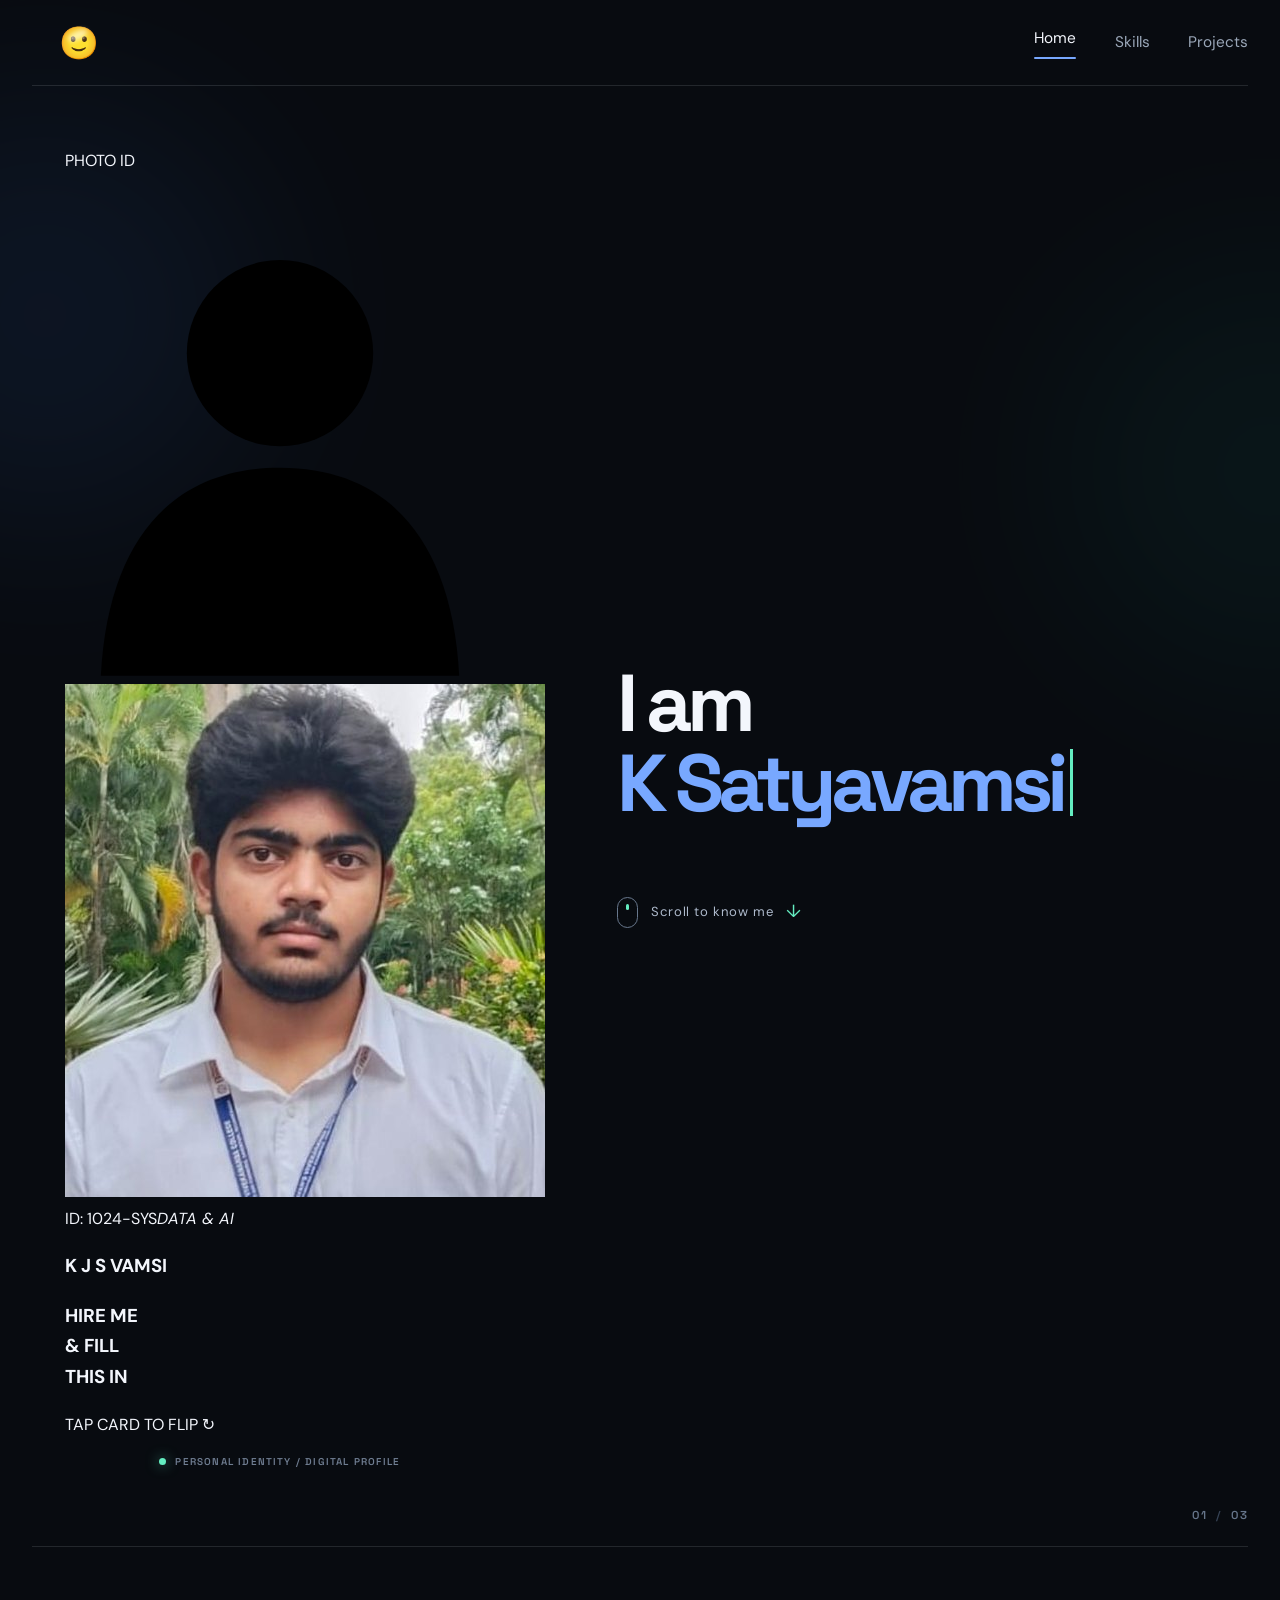
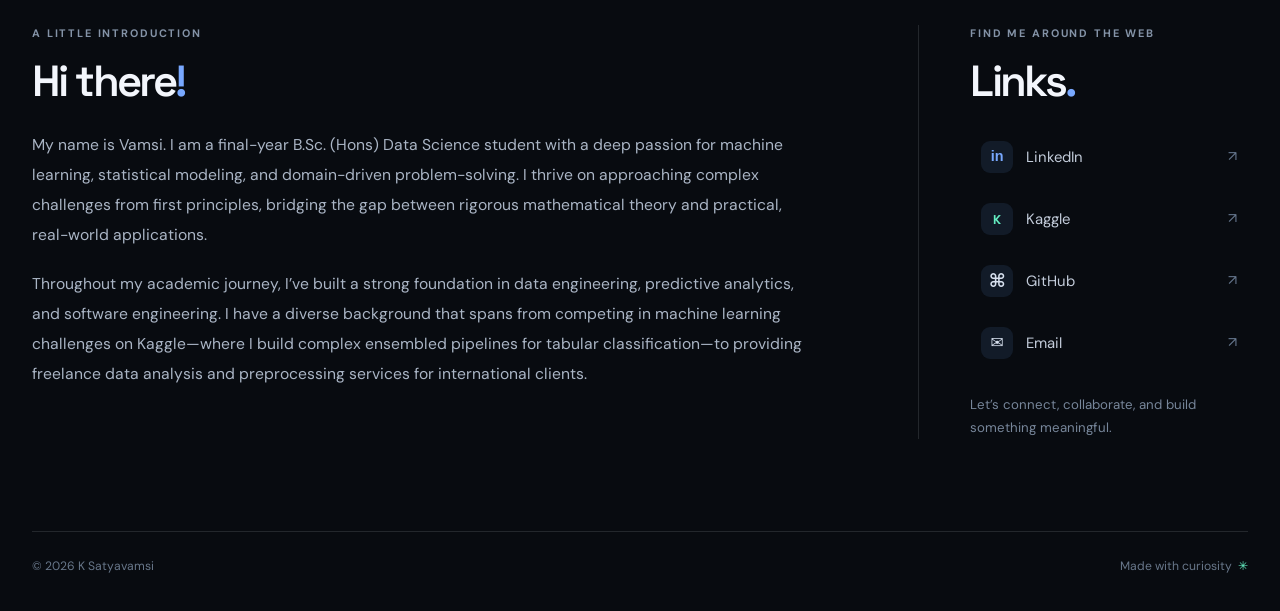
==== commit 70f50d0f: "Replace static homepage ID with interactive flip card" ====
--- a/index.html
+++ b/index.html
@@ -32,54 +32,31 @@
   <main>
     <section class="hero" id="home" aria-labelledby="hero-title">
       <div class="portrait-wrap">
-        <article class="identity-card" aria-label="Personal identity card for K J S Vamsi">
-          <div class="id-card-grid" aria-hidden="true"></div>
-          <div class="id-card-blueprint" aria-hidden="true">
-            <svg viewBox="0 0 420 560" preserveAspectRatio="none">
-              <g fill="none" stroke="currentColor" stroke-width="1">
-                <path d="M-20 155 95 40 210 155 325 40 445 155M-20 190 95 75 210 190 325 75 445 190"/>
-                <path d="M-15 390 90 285 210 405 330 285 440 395M-15 420 90 315 210 435 330 315 440 425"/>
-                <path d="M35 0V560M385 0V560M0 90H420M0 470H420"/>
-                <path d="M65 0 65 560M355 0 355 560M0 125H420M0 445H420" stroke-dasharray="3 7"/>
-                <path d="M110 560V255h200v305M130 560V278h160v282M150 560V300h120v260"/>
-                <path d="M175 560V330h70v230M185 330v-35h50v35M195 295v-24h30v24"/>
-                <path d="M25 230h80v-45h-80zM315 230h80v-45h-80zM25 250h80M315 250h80"/>
-                <path d="M0 30h420M0 520h420"/>
-              </g>
-              <g fill="currentColor" opacity=".65" font-family="monospace" font-size="7">
-                <text x="12" y="18">KS / IDENTITY SYSTEMS</text><text x="12" y="535">PERSONAL ARCHIVE • 2026</text>
-                <text x="340" y="18">01—KS</text><text x="340" y="548">IND</text>
-              </g>
-            </svg>
-          </div>
-          <div class="id-card-topline">
-            <span class="id-chip"><span></span> PERSONAL IDENTIFICATION</span>
-            <span class="id-edition">NO. 001</span>
-          </div>
-          <div class="id-card-main">
-            <div class="id-emblem" aria-hidden="true">
-              <svg viewBox="0 0 120 120"><path d="M60 5 112 35 112 85 60 115 8 85 8 35Z"/><path d="M29 39 60 21 91 39 91 77 60 95 29 77Z"/><path d="m40 60 13 13 28-30"/></svg>
-              <span>KS</span>
-            </div>
-            <div class="id-photo-slot">
-              <div class="id-photo-inner">
-                <svg viewBox="0 0 120 150" aria-hidden="true"><circle cx="60" cy="43" r="25"/><path d="M15 145c3-37 19-58 45-58s42 21 45 58"/></svg>
-                <span>YOUR<br>PHOTO</span>
-              </div>
-              <small>PHOTO ID</small>
-            </div>
-          </div>
-          <div class="id-name-block">
-            <span class="id-overline">IDENTITY HOLDER</span>
-            <strong>K J S VAMSI</strong>
-            <span class="id-role">DATA SCIENCE <i>✳</i> AI / ML</span>
-          </div>
-          <div class="id-card-bottom">
-            <div class="id-barcode" aria-hidden="true"><span></span><span></span><span></span><span></span><span></span><span></span><span></span><span></span><span></span><span></span><span></span><span></span><span></span><span></span><span></span><span></span><span></span><span></span><span></span><span></span><span></span><span></span><span></span><span></span><span></span><span></span><span></span><span></span><span></span><span></span><span></span></div>
-            <span class="id-access">PORTFOLIO ACCESS <b>✓</b></span>
-          </div>
-          <span class="id-screw screw-one" aria-hidden="true"></span><span class="id-screw screw-two" aria-hidden="true"></span>
-        </article>
+        <div class="flip" id="flip" role="button" tabindex="0" aria-pressed="false" aria-label="ID card for K J S Vamsi. Press to flip.">
+  <div class="flip-inner">
+
+    <section class="face front" aria-label="Front">
+      <span class="f-label">PHOTO ID</span>
+      <div class="f-photo"><div>
+        <svg viewBox="0 0 120 140" aria-hidden="true"><circle cx="60" cy="50" r="26"/><path d="M10 140c2-38 20-58 50-58s48 20 50 58z"/></svg>
+        <!-- in your repo use src="photo.jpg" (the preview below has the photo embedded) -->
+        <img src="[data-uri]" alt="K J S Vamsi">
+      </div></div>
+      <div class="f-code" aria-hidden="true">
+        <div class="f-bars"></div>
+        <div class="f-codetxt">ID: 1024-SYS<em>DATA &amp; AI</em></div>
+      </div>
+      <span class="f-rule" aria-hidden="true"></span>
+      <h3 class="f-name">K J S VAMSI</h3>
+    </section>
+
+    <section class="face back" aria-label="Back">
+      <h3 class="b-cta">HIRE ME<br>&amp; FILL<br>THIS IN</h3>
+    </section>
+
+  </div>
+</div>
+<div class="flip-hint">TAP CARD TO FLIP ↻</div>
         <div class="portrait-caption"><span class="caption-dot"></span> PERSONAL IDENTITY / DIGITAL PROFILE</div>
       </div>
 
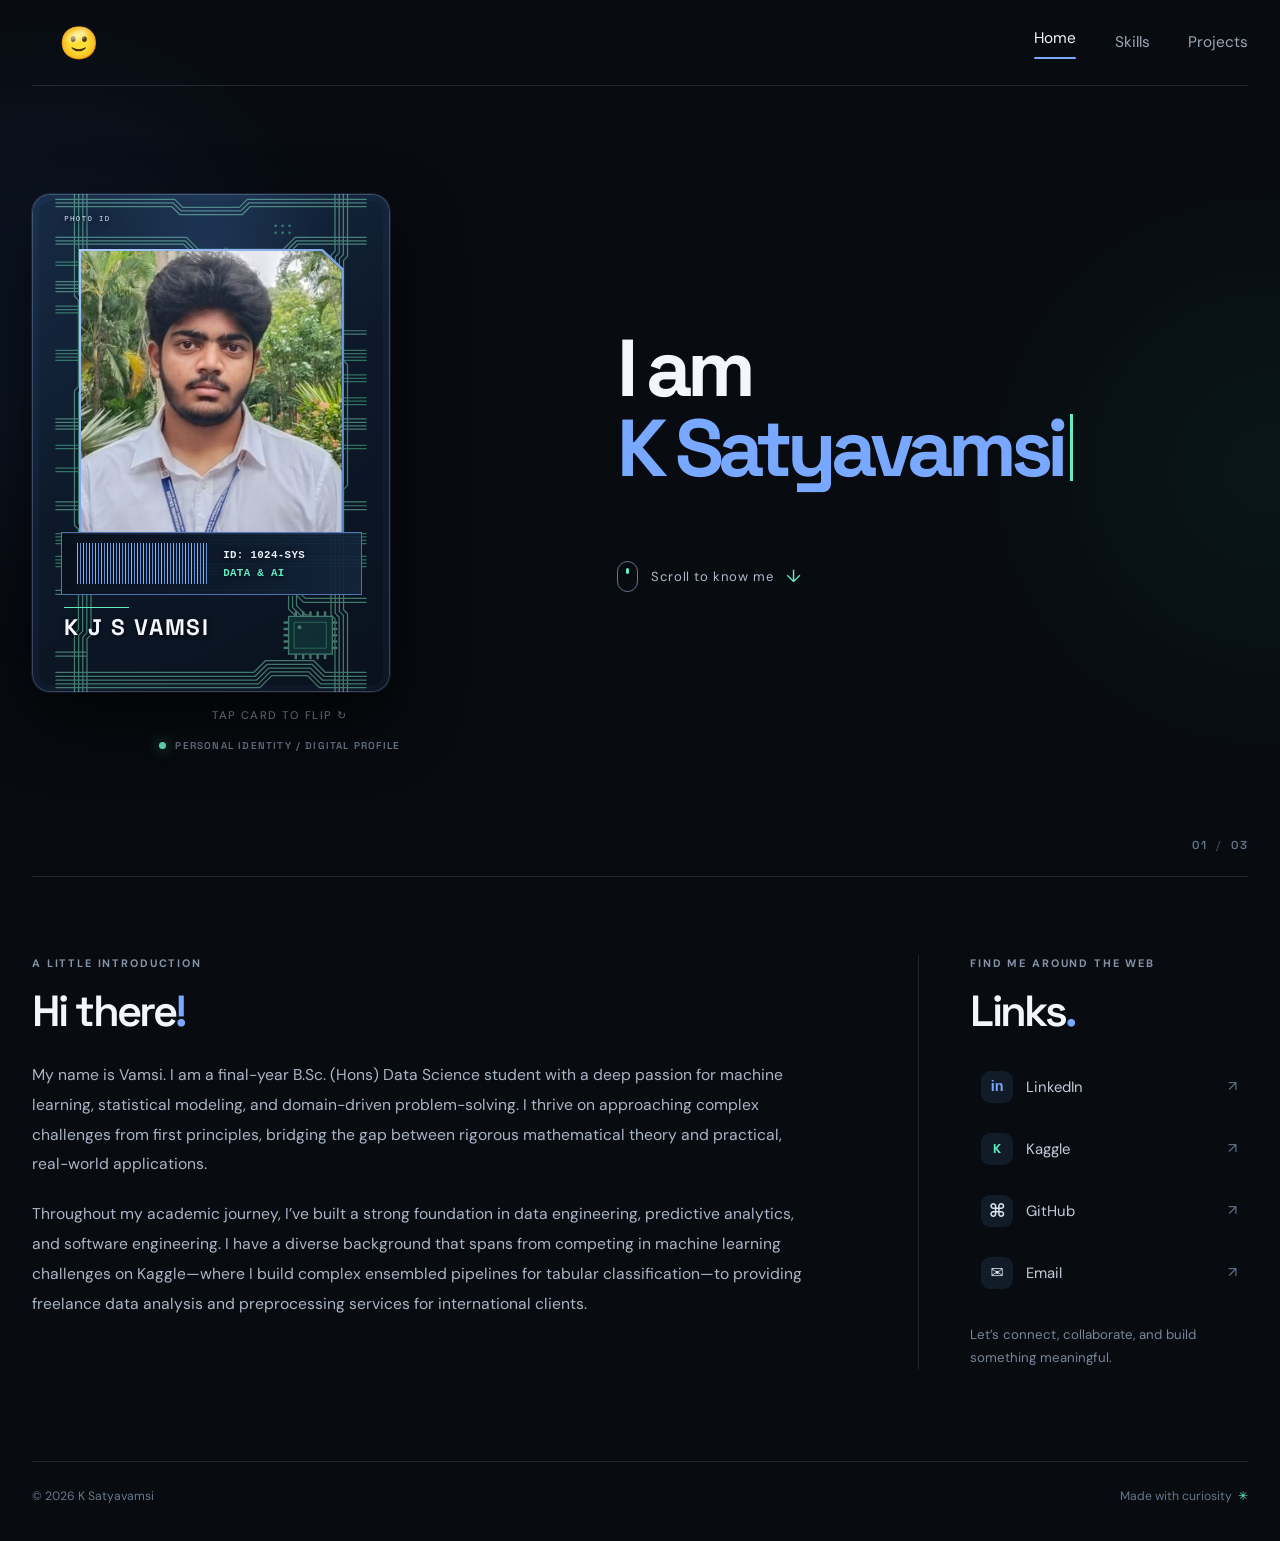
==== commit 1135b048: "Refresh homepage card asset cache" ====
--- a/index.html
+++ b/index.html
@@ -9,7 +9,7 @@
   <link rel="preconnect" href="https://fonts.googleapis.com">
   <link rel="preconnect" href="https://fonts.gstatic.com" crossorigin>
   <link href="https://fonts.googleapis.com/css2?family=DM+Sans:wght@400;500;600;700&family=Space+Grotesk:wght@400;500;600;700&display=swap" rel="stylesheet">
-  <link rel="stylesheet" href="/styles.css?v=idcard2" />
+  <link rel="stylesheet" href="/styles.css?v=portfolio-card-3" />
 </head>
 <body>
   <div class="ambient ambient-one" aria-hidden="true"></div>
@@ -105,6 +105,6 @@
     <span>© <span id="year"></span> K Satyavamsi</span>
     <span>Made with curiosity <span class="footer-spark">✳</span></span>
   </footer>
-  <script src="/script.js?v=idcard2"></script>
+  <script src="/script.js?v=portfolio-card-3"></script>
 </body>
 </html>
--- a/styles.css
+++ b/styles.css
@@ -655,3 +655,178 @@
  .id-card-bottom { padding-top:13px; }
  .id-access { font-size:.43rem; }
 }
+
+
+/* Original interactive flip ID card */
+
+
+.flip{
+  --g:#f2c14e; --red:#ff4d4f; --ink:#f1fff8; --dim:#a9d9c3; --base:#08281f; --panel:rgba(3,24,17,.82);
+  --trace-f:url("data:image/svg+xml,%3Csvg xmlns='http://www.w3.org/2000/svg' width='300' height='500' viewBox='0 0 300 500' fill='none' stroke-linecap='round' stroke-linejoin='round'%3E%3Cpath d='M-6.0 43.6L125.4 43.6L137.4 55.6L222.6 55.6L234.6 43.6L306.0 43.6' stroke='%237ff0b9' stroke-width='1.25'/%3E%3Cpath d='M-6.0 47.0L124.0 47.0L136.0 59.0L224.0 59.0L236.0 47.0L306.0 47.0' stroke='%237ff0b9' stroke-width='1.25'/%3E%3Cpath d='M-6.0 50.4L122.6 50.4L134.6 62.4L225.4 62.4L237.4 50.4L306.0 50.4' stroke='%237ff0b9' stroke-width='1.25'/%3E%3Cpath d='M-6.0 68.3L95.3 68.3L107.3 56.3L165.0 56.3' stroke='%234fd68f' stroke-width='1.25'/%3E%3Ccircle cx='165.0' cy='56.3' r='2.1' fill='%230b3d30' stroke='%234fd68f' stroke-width='1'/%3E%3Ccircle cx='165.0' cy='56.3' r='.7' fill='%234fd68f' stroke='none'/%3E%3Cpath d='M-6.0 71.7L96.7 71.7L108.7 59.7L159.0 59.7' stroke='%234fd68f' stroke-width='1.25'/%3E%3Ccircle cx='159.0' cy='59.7' r='2.1' fill='%230b3d30' stroke='%234fd68f' stroke-width='1'/%3E%3Ccircle cx='159.0' cy='59.7' r='.7' fill='%234fd68f' stroke='none'/%3E%3Cpath d='M-6.0 87.9L127.9 87.9L139.9 75.9L189.0 75.9' stroke='%237ff0b9' stroke-width='1.25'/%3E%3Ccircle cx='189.0' cy='75.9' r='2.1' fill='%230b3d30' stroke='%237ff0b9' stroke-width='1'/%3E%3Ccircle cx='189.0' cy='75.9' r='.7' fill='%237ff0b9' stroke='none'/%3E%3Cpath d='M-6.0 91.3L129.3 91.3L141.3 79.3L183.0 79.3' stroke='%237ff0b9' stroke-width='1.25'/%3E%3Ccircle cx='183.0' cy='79.3' r='2.1' fill='%230b3d30' stroke='%237ff0b9' stroke-width='1'/%3E%3Ccircle cx='183.0' cy='79.3' r='.7' fill='%237ff0b9' stroke='none'/%3E%3Cpath d='M-6.0 94.7L130.7 94.7L142.7 82.7L177.0 82.7' stroke='%237ff0b9' stroke-width='1.25'/%3E%3Ccircle cx='177.0' cy='82.7' r='2.1' fill='%230b3d30' stroke='%237ff0b9' stroke-width='1'/%3E%3Ccircle cx='177.0' cy='82.7' r='.7' fill='%237ff0b9' stroke='none'/%3E%3Cpath d='M-6.0 98.1L132.1 98.1L144.1 86.1L171.0 86.1' stroke='%237ff0b9' stroke-width='1.25'/%3E%3Ccircle cx='171.0' cy='86.1' r='2.1' fill='%230b3d30' stroke='%237ff0b9' stroke-width='1'/%3E%3Ccircle cx='171.0' cy='86.1' r='.7' fill='%237ff0b9' stroke='none'/%3E%3Cpath d='M-6.0 112.6L30.6 112.6L42.6 100.6L80.0 100.6' stroke='%234fd68f' stroke-width='1.25'/%3E%3Ccircle cx='80.0' cy='100.6' r='2.1' fill='%230b3d30' stroke='%234fd68f' stroke-width='1'/%3E%3Ccircle cx='80.0' cy='100.6' r='.7' fill='%234fd68f' stroke='none'/%3E%3Cpath d='M-6.0 116.0L32.0 116.0L44.0 104.0L74.0 104.0' stroke='%234fd68f' stroke-width='1.25'/%3E%3Ccircle cx='74.0' cy='104.0' r='2.1' fill='%230b3d30' stroke='%234fd68f' stroke-width='1'/%3E%3Ccircle cx='74.0' cy='104.0' r='.7' fill='%234fd68f' stroke='none'/%3E%3Cpath d='M-6.0 119.4L33.4 119.4L45.4 107.4L68.0 107.4' stroke='%234fd68f' stroke-width='1.25'/%3E%3Ccircle cx='68.0' cy='107.4' r='2.1' fill='%230b3d30' stroke='%234fd68f' stroke-width='1'/%3E%3Ccircle cx='68.0' cy='107.4' r='.7' fill='%234fd68f' stroke='none'/%3E%3Cpath d='M306.0 140.7L202.7 140.7L194.7 148.7L102.0 148.7' stroke='%237ff0b9' stroke-width='1.25'/%3E%3Ccircle cx='102.0' cy='148.7' r='2.1' fill='%230b3d30' stroke='%237ff0b9' stroke-width='1'/%3E%3Ccircle cx='102.0' cy='148.7' r='.7' fill='%237ff0b9' stroke='none'/%3E%3Cpath d='M306.0 137.3L201.3 137.3L193.3 145.3L108.0 145.3' stroke='%237ff0b9' stroke-width='1.25'/%3E%3Ccircle cx='108.0' cy='145.3' r='2.1' fill='%230b3d30' stroke='%237ff0b9' stroke-width='1'/%3E%3Ccircle cx='108.0' cy='145.3' r='.7' fill='%237ff0b9' stroke='none'/%3E%3Cpath d='M-6.0 156.9L127.9 156.9L139.9 144.9L228.1 144.9L240.1 156.9L306.0 156.9' stroke='%234fd68f' stroke-width='1.25'/%3E%3Cpath d='M-6.0 160.3L129.3 160.3L141.3 148.3L226.7 148.3L238.7 160.3L306.0 160.3' stroke='%234fd68f' stroke-width='1.25'/%3E%3Cpath d='M-6.0 163.7L130.7 163.7L142.7 151.7L225.3 151.7L237.3 163.7L306.0 163.7' stroke='%234fd68f' stroke-width='1.25'/%3E%3Cpath d='M-6.0 167.1L132.1 167.1L144.1 155.1L223.9 155.1L235.9 167.1L306.0 167.1' stroke='%234fd68f' stroke-width='1.25'/%3E%3Cpath d='M306.0 188.4L263.4 188.4L255.4 196.4L205.0 196.4' stroke='%234fd68f' stroke-width='1.25'/%3E%3Ccircle cx='205.0' cy='196.4' r='2.1' fill='%230b3d30' stroke='%234fd68f' stroke-width='1'/%3E%3Ccircle cx='205.0' cy='196.4' r='.7' fill='%234fd68f' stroke='none'/%3E%3Cpath d='M306.0 185.0L262.0 185.0L254.0 193.0L211.0 193.0' stroke='%234fd68f' stroke-width='1.25'/%3E%3Ccircle cx='211.0' cy='193.0' r='2.1' fill='%230b3d30' stroke='%234fd68f' stroke-width='1'/%3E%3Ccircle cx='211.0' cy='193.0' r='.7' fill='%234fd68f' stroke='none'/%3E%3Cpath d='M306.0 181.6L260.6 181.6L252.6 189.6L217.0 189.6' stroke='%234fd68f' stroke-width='1.25'/%3E%3Ccircle cx='217.0' cy='189.6' r='2.1' fill='%230b3d30' stroke='%234fd68f' stroke-width='1'/%3E%3Ccircle cx='217.0' cy='189.6' r='.7' fill='%234fd68f' stroke='none'/%3E%3Cpath d='M306.0 211.4L192.6 211.4L180.6 199.4L101.0 199.4' stroke='%234fd68f' stroke-width='1.25'/%3E%3Ccircle cx='101.0' cy='199.4' r='2.1' fill='%230b3d30' stroke='%234fd68f' stroke-width='1'/%3E%3Ccircle cx='101.0' cy='199.4' r='.7' fill='%234fd68f' stroke='none'/%3E%3Cpath d='M306.0 208.0L194.0 208.0L182.0 196.0L107.0 196.0' stroke='%234fd68f' stroke-width='1.25'/%3E%3Ccircle cx='107.0' cy='196.0' r='2.1' fill='%230b3d30' stroke='%234fd68f' stroke-width='1'/%3E%3Ccircle cx='107.0' cy='196.0' r='.7' fill='%234fd68f' stroke='none'/%3E%3Cpath d='M306.0 204.6L195.4 204.6L183.4 192.6L113.0 192.6' stroke='%234fd68f' stroke-width='1.25'/%3E%3Ccircle cx='113.0' cy='192.6' r='2.1' fill='%230b3d30' stroke='%234fd68f' stroke-width='1'/%3E%3Ccircle cx='113.0' cy='192.6' r='.7' fill='%234fd68f' stroke='none'/%3E%3Cpath d='M-6.0 225.9L85.9 225.9L97.9 213.9L173.1 213.9L185.1 225.9L306.0 225.9' stroke='%237ff0b9' stroke-width='1.25'/%3E%3Cpath d='M-6.0 229.3L87.3 229.3L99.3 217.3L171.7 217.3L183.7 229.3L306.0 229.3' stroke='%237ff0b9' stroke-width='1.25'/%3E%3Cpath d='M-6.0 232.7L88.7 232.7L100.7 220.7L170.3 220.7L182.3 232.7L306.0 232.7' stroke='%237ff0b9' stroke-width='1.25'/%3E%3Cpath d='M-6.0 236.1L90.1 236.1L102.1 224.1L168.9 224.1L180.9 236.1L306.0 236.1' stroke='%237ff0b9' stroke-width='1.25'/%3E%3Cpath d='M-6.0 252.3L112.7 252.3L124.7 264.3L220.3 264.3L232.3 252.3L306.0 252.3' stroke='%234fd68f' stroke-width='1.25'/%3E%3Cpath d='M-6.0 255.7L111.3 255.7L123.3 267.7L221.7 267.7L233.7 255.7L306.0 255.7' stroke='%234fd68f' stroke-width='1.25'/%3E%3Cpath d='M-6.0 275.3L98.7 275.3L110.7 287.3L174.0 287.3' stroke='%234fd68f' stroke-width='1.25'/%3E%3Ccircle cx='174.0' cy='287.3' r='2.1' fill='%230b3d30' stroke='%234fd68f' stroke-width='1'/%3E%3Ccircle cx='174.0' cy='287.3' r='.7' fill='%234fd68f' stroke='none'/%3E%3Cpath d='M-6.0 278.7L97.3 278.7L109.3 290.7L168.0 290.7' stroke='%234fd68f' stroke-width='1.25'/%3E%3Ccircle cx='168.0' cy='290.7' r='2.1' fill='%230b3d30' stroke='%234fd68f' stroke-width='1'/%3E%3Ccircle cx='168.0' cy='290.7' r='.7' fill='%234fd68f' stroke='none'/%3E%3Cpath d='M-6.0 340.9L49.9 340.9L61.9 328.9L138.1 328.9L150.1 340.9L306.0 340.9' stroke='%234fd68f' stroke-width='1.25'/%3E%3Cpath d='M-6.0 344.3L51.3 344.3L63.3 332.3L136.7 332.3L148.7 344.3L306.0 344.3' stroke='%234fd68f' stroke-width='1.25'/%3E%3Cpath d='M-6.0 347.7L52.7 347.7L64.7 335.7L135.3 335.7L147.3 347.7L306.0 347.7' stroke='%234fd68f' stroke-width='1.25'/%3E%3Cpath d='M-6.0 351.1L54.1 351.1L66.1 339.1L133.9 339.1L145.9 351.1L306.0 351.1' stroke='%234fd68f' stroke-width='1.25'/%3E%3Cpath d='M-6.0 363.9L106.1 363.9L114.1 371.9L195.9 371.9L203.9 363.9L306.0 363.9' stroke='%234fd68f' stroke-width='1.25'/%3E%3Cpath d='M-6.0 367.3L104.7 367.3L112.7 375.3L197.3 375.3L205.3 367.3L306.0 367.3' stroke='%234fd68f' stroke-width='1.25'/%3E%3Cpath d='M-6.0 370.7L103.3 370.7L111.3 378.7L198.7 378.7L206.7 370.7L306.0 370.7' stroke='%234fd68f' stroke-width='1.25'/%3E%3Cpath d='M-6.0 374.1L101.9 374.1L109.9 382.1L200.1 382.1L208.1 374.1L306.0 374.1' stroke='%234fd68f' stroke-width='1.25'/%3E%3Cpath d='M25.3 -6.0L25.3 97.4L29.3 101.4L29.3 198.6L25.3 202.6L25.3 327.4L29.3 331.4L29.3 442.6L25.3 446.6L25.3 506.0' stroke='%237ff0b9' stroke-width='1.25'/%3E%3Cpath d='M21.1 -6.0L21.1 99.1L25.1 103.1L25.1 196.9L21.1 200.9L21.1 329.1L25.1 333.1L25.1 440.9L21.1 444.9L21.1 506.0' stroke='%237ff0b9' stroke-width='1.25'/%3E%3Cpath d='M16.9 -6.0L16.9 100.9L20.9 104.9L20.9 195.1L16.9 199.1L16.9 330.9L20.9 334.9L20.9 439.1L16.9 443.1L16.9 506.0' stroke='%237ff0b9' stroke-width='1.25'/%3E%3Cpath d='M12.7 -6.0L12.7 102.6L16.7 106.6L16.7 193.4L12.7 197.4L12.7 332.6L16.7 336.6L16.7 437.4L12.7 441.4L12.7 506.0' stroke='%237ff0b9' stroke-width='1.25'/%3E%3Cpath d='M287.3 -6.0L287.3 62.6L283.3 66.6L283.3 167.4L287.3 171.4L287.3 292.6L283.3 296.6L283.3 417.4L287.3 421.4L287.3 506.0' stroke='%237ff0b9' stroke-width='1.25'/%3E%3Cpath d='M283.1 -6.0L283.1 60.9L279.1 64.9L279.1 169.1L283.1 173.1L283.1 290.9L279.1 294.9L279.1 419.1L283.1 423.1L283.1 506.0' stroke='%237ff0b9' stroke-width='1.25'/%3E%3Cpath d='M278.9 -6.0L278.9 59.1L274.9 63.1L274.9 170.9L278.9 174.9L278.9 289.1L274.9 293.1L274.9 420.9L278.9 424.9L278.9 506.0' stroke='%237ff0b9' stroke-width='1.25'/%3E%3Cpath d='M274.7 -6.0L274.7 57.4L270.7 61.4L270.7 172.6L274.7 176.6L274.7 287.4L270.7 291.4L270.7 422.6L274.7 426.6L274.7 506.0' stroke='%237ff0b9' stroke-width='1.25'/%3E%3Cpath d='M-6.0 5.4L113.5 5.4L121.5 13.4L178.5 13.4L186.5 5.4L306.0 5.4' stroke='%237ff0b9' stroke-width='1.25'/%3E%3Cpath d='M-6.0 9.0L112.0 9.0L120.0 17.0L180.0 17.0L188.0 9.0L306.0 9.0' stroke='%237ff0b9' stroke-width='1.25'/%3E%3Cpath d='M-6.0 12.6L110.5 12.6L118.5 20.6L181.5 20.6L189.5 12.6L306.0 12.6' stroke='%237ff0b9' stroke-width='1.25'/%3E%3Cpath d='M-6.0 309.0L150.0 309.0L158.0 309.0' stroke='%237ff0b9' stroke-width='1.25'/%3E%3Ccircle cx='158.0' cy='309.0' r='2.1' fill='%230b3d30' stroke='%237ff0b9' stroke-width='1'/%3E%3Ccircle cx='158.0' cy='309.0' r='.7' fill='%237ff0b9' stroke='none'/%3E%3Cpath d='M-6.0 313.0L150.0 313.0L158.0 313.0' stroke='%237ff0b9' stroke-width='1.25'/%3E%3Ccircle cx='158.0' cy='313.0' r='2.1' fill='%230b3d30' stroke='%237ff0b9' stroke-width='1'/%3E%3Ccircle cx='158.0' cy='313.0' r='.7' fill='%237ff0b9' stroke='none'/%3E%3Cpath d='M-6.0 317.0L150.0 317.0L158.0 317.0' stroke='%237ff0b9' stroke-width='1.25'/%3E%3Ccircle cx='158.0' cy='317.0' r='2.1' fill='%230b3d30' stroke='%237ff0b9' stroke-width='1'/%3E%3Ccircle cx='158.0' cy='317.0' r='.7' fill='%237ff0b9' stroke='none'/%3E%3Cpath d='M306.0 317.0L190.0 317.0' stroke='%237ff0b9' stroke-width='1.25'/%3E%3Ccircle cx='190.0' cy='317.0' r='2.1' fill='%230b3d30' stroke='%237ff0b9' stroke-width='1'/%3E%3Ccircle cx='190.0' cy='317.0' r='.7' fill='%237ff0b9' stroke='none'/%3E%3Cpath d='M306.0 313.0L197.0 313.0' stroke='%237ff0b9' stroke-width='1.25'/%3E%3Ccircle cx='197.0' cy='313.0' r='2.1' fill='%230b3d30' stroke='%237ff0b9' stroke-width='1'/%3E%3Ccircle cx='197.0' cy='313.0' r='.7' fill='%237ff0b9' stroke='none'/%3E%3Cpath d='M306.0 309.0L204.0 309.0' stroke='%237ff0b9' stroke-width='1.25'/%3E%3Ccircle cx='204.0' cy='309.0' r='2.1' fill='%230b3d30' stroke='%237ff0b9' stroke-width='1'/%3E%3Ccircle cx='204.0' cy='309.0' r='.7' fill='%237ff0b9' stroke='none'/%3E%3Cpath d='M-6.0 398.0L236.8 398.0L244.8 406.0L306.0 406.0' stroke='%237ff0b9' stroke-width='1.25'/%3E%3Cpath d='M-6.0 402.0L235.2 402.0L243.2 410.0L306.0 410.0' stroke='%237ff0b9' stroke-width='1.25'/%3E%3Cpath d='M-6.0 480.4L192.9 480.4L204.9 468.4L253.1 468.4L265.1 480.4L306.0 480.4' stroke='%237ff0b9' stroke-width='1.25'/%3E%3Cpath d='M-6.0 484.2L194.4 484.2L206.4 472.2L251.6 472.2L263.6 484.2L306.0 484.2' stroke='%237ff0b9' stroke-width='1.25'/%3E%3Cpath d='M-6.0 488.0L196.0 488.0L208.0 476.0L250.0 476.0L262.0 488.0L306.0 488.0' stroke='%237ff0b9' stroke-width='1.25'/%3E%3Cpath d='M-6.0 491.8L197.6 491.8L209.6 479.8L248.4 479.8L260.4 491.8L306.0 491.8' stroke='%237ff0b9' stroke-width='1.25'/%3E%3Cpath d='M-6.0 495.6L199.1 495.6L211.1 483.6L246.9 483.6L258.9 495.6L306.0 495.6' stroke='%237ff0b9' stroke-width='1.25'/%3E%3Cpath d='M236.0 404.0L236.0 413.3L246.8 424.2' stroke='%237ff0b9' stroke-width='1.25'/%3E%3Ccircle cx='246.8' cy='424.2' r='2.1' fill='%230b3d30' stroke='%237ff0b9' stroke-width='1'/%3E%3Ccircle cx='246.8' cy='424.2' r='.7' fill='%237ff0b9' stroke='none'/%3E%3Cpath d='M232.0 404.0L232.0 415.0L244.0 427.0' stroke='%237ff0b9' stroke-width='1.25'/%3E%3Ccircle cx='244.0' cy='427.0' r='2.1' fill='%230b3d30' stroke='%237ff0b9' stroke-width='1'/%3E%3Ccircle cx='244.0' cy='427.0' r='.7' fill='%237ff0b9' stroke='none'/%3E%3Cpath d='M228.0 404.0L228.0 416.7L241.2 429.8' stroke='%237ff0b9' stroke-width='1.25'/%3E%3Ccircle cx='241.2' cy='429.8' r='2.1' fill='%230b3d30' stroke='%237ff0b9' stroke-width='1'/%3E%3Ccircle cx='241.2' cy='429.8' r='.7' fill='%237ff0b9' stroke='none'/%3E%3Crect x='228' y='424' width='44' height='38' fill='%230b3d30' stroke='%237ff0b9' stroke-width='1.3'/%3E%3Crect x='234' y='430' width='32' height='26' fill='none' stroke='%234fd68f' stroke-width='.9'/%3E%3Ccircle cx='239' cy='435' r='2' fill='%237ff0b9' stroke='none'/%3E%3Crect x='234.1' y='419' width='2.4' height='5' fill='%237ff0b9' stroke='none'/%3E%3Crect x='234.1' y='462' width='2.4' height='5' fill='%237ff0b9' stroke='none'/%3E%3Crect x='223' y='429.1' width='5' height='2.4' fill='%237ff0b9' stroke='none'/%3E%3Crect x='272' y='429.1' width='5' height='2.4' fill='%237ff0b9' stroke='none'/%3E%3Crect x='241.5' y='419' width='2.4' height='5' fill='%237ff0b9' stroke='none'/%3E%3Crect x='241.5' y='462' width='2.4' height='5' fill='%237ff0b9' stroke='none'/%3E%3Crect x='223' y='435.5' width='5' height='2.4' fill='%237ff0b9' stroke='none'/%3E%3Crect x='272' y='435.5' width='5' height='2.4' fill='%237ff0b9' stroke='none'/%3E%3Crect x='248.8' y='419' width='2.4' height='5' fill='%237ff0b9' stroke='none'/%3E%3Crect x='248.8' y='462' width='2.4' height='5' fill='%237ff0b9' stroke='none'/%3E%3Crect x='223' y='441.8' width='5' height='2.4' fill='%237ff0b9' stroke='none'/%3E%3Crect x='272' y='441.8' width='5' height='2.4' fill='%237ff0b9' stroke='none'/%3E%3Crect x='256.1' y='419' width='2.4' height='5' fill='%237ff0b9' stroke='none'/%3E%3Crect x='256.1' y='462' width='2.4' height='5' fill='%237ff0b9' stroke='none'/%3E%3Crect x='223' y='448.1' width='5' height='2.4' fill='%237ff0b9' stroke='none'/%3E%3Crect x='272' y='448.1' width='5' height='2.4' fill='%237ff0b9' stroke='none'/%3E%3Crect x='263.5' y='419' width='2.4' height='5' fill='%237ff0b9' stroke='none'/%3E%3Crect x='263.5' y='462' width='2.4' height='5' fill='%237ff0b9' stroke='none'/%3E%3Crect x='223' y='454.5' width='5' height='2.4' fill='%237ff0b9' stroke='none'/%3E%3Crect x='272' y='454.5' width='5' height='2.4' fill='%237ff0b9' stroke='none'/%3E%3Crect x='38' y='268' width='38' height='30' fill='%230b3d30' stroke='%237ff0b9' stroke-width='1.3'/%3E%3Crect x='44' y='274' width='26' height='18' fill='none' stroke='%234fd68f' stroke-width='.9'/%3E%3Ccircle cx='49' cy='279' r='2' fill='%237ff0b9' stroke='none'/%3E%3Crect x='44.4' y='263' width='2.4' height='5' fill='%237ff0b9' stroke='none'/%3E%3Crect x='44.4' y='298' width='2.4' height='5' fill='%237ff0b9' stroke='none'/%3E%3Crect x='33' y='272.8' width='5' height='2.4' fill='%237ff0b9' stroke='none'/%3E%3Crect x='76' y='272.8' width='5' height='2.4' fill='%237ff0b9' stroke='none'/%3E%3Crect x='52.0' y='263' width='2.4' height='5' fill='%237ff0b9' stroke='none'/%3E%3Crect x='52.0' y='298' width='2.4' height='5' fill='%237ff0b9' stroke='none'/%3E%3Crect x='33' y='278.8' width='5' height='2.4' fill='%237ff0b9' stroke='none'/%3E%3Crect x='76' y='278.8' width='5' height='2.4' fill='%237ff0b9' stroke='none'/%3E%3Crect x='59.6' y='263' width='2.4' height='5' fill='%237ff0b9' stroke='none'/%3E%3Crect x='59.6' y='298' width='2.4' height='5' fill='%237ff0b9' stroke='none'/%3E%3Crect x='33' y='284.8' width='5' height='2.4' fill='%237ff0b9' stroke='none'/%3E%3Crect x='76' y='284.8' width='5' height='2.4' fill='%237ff0b9' stroke='none'/%3E%3Crect x='67.2' y='263' width='2.4' height='5' fill='%237ff0b9' stroke='none'/%3E%3Crect x='67.2' y='298' width='2.4' height='5' fill='%237ff0b9' stroke='none'/%3E%3Crect x='33' y='290.8' width='5' height='2.4' fill='%237ff0b9' stroke='none'/%3E%3Crect x='76' y='290.8' width='5' height='2.4' fill='%237ff0b9' stroke='none'/%3E%3Crect x='224' y='268' width='38' height='30' fill='%230b3d30' stroke='%237ff0b9' stroke-width='1.3'/%3E%3Crect x='230' y='274' width='26' height='18' fill='none' stroke='%234fd68f' stroke-width='.9'/%3E%3Ccircle cx='235' cy='279' r='2' fill='%237ff0b9' stroke='none'/%3E%3Crect x='230.4' y='263' width='2.4' height='5' fill='%237ff0b9' stroke='none'/%3E%3Crect x='230.4' y='298' width='2.4' height='5' fill='%237ff0b9' stroke='none'/%3E%3Crect x='219' y='272.8' width='5' height='2.4' fill='%237ff0b9' stroke='none'/%3E%3Crect x='262' y='272.8' width='5' height='2.4' fill='%237ff0b9' stroke='none'/%3E%3Crect x='238.0' y='263' width='2.4' height='5' fill='%237ff0b9' stroke='none'/%3E%3Crect x='238.0' y='298' width='2.4' height='5' fill='%237ff0b9' stroke='none'/%3E%3Crect x='219' y='278.8' width='5' height='2.4' fill='%237ff0b9' stroke='none'/%3E%3Crect x='262' y='278.8' width='5' height='2.4' fill='%237ff0b9' stroke='none'/%3E%3Crect x='245.6' y='263' width='2.4' height='5' fill='%237ff0b9' stroke='none'/%3E%3Crect x='245.6' y='298' width='2.4' height='5' fill='%237ff0b9' stroke='none'/%3E%3Crect x='219' y='284.8' width='5' height='2.4' fill='%237ff0b9' stroke='none'/%3E%3Crect x='262' y='284.8' width='5' height='2.4' fill='%237ff0b9' stroke='none'/%3E%3Crect x='253.2' y='263' width='2.4' height='5' fill='%237ff0b9' stroke='none'/%3E%3Crect x='253.2' y='298' width='2.4' height='5' fill='%237ff0b9' stroke='none'/%3E%3Crect x='219' y='290.8' width='5' height='2.4' fill='%237ff0b9' stroke='none'/%3E%3Crect x='262' y='290.8' width='5' height='2.4' fill='%237ff0b9' stroke='none'/%3E%3Ccircle cx='112' cy='276' r='1.3' fill='%234fd68f' stroke='none'/%3E%3Ccircle cx='112' cy='283' r='1.3' fill='%234fd68f' stroke='none'/%3E%3Ccircle cx='112' cy='290' r='1.3' fill='%234fd68f' stroke='none'/%3E%3Ccircle cx='119' cy='276' r='1.3' fill='%234fd68f' stroke='none'/%3E%3Ccircle cx='119' cy='283' r='1.3' fill='%234fd68f' stroke='none'/%3E%3Ccircle cx='119' cy='290' r='1.3' fill='%234fd68f' stroke='none'/%3E%3Ccircle cx='126' cy='276' r='1.3' fill='%234fd68f' stroke='none'/%3E%3Ccircle cx='126' cy='283' r='1.3' fill='%234fd68f' stroke='none'/%3E%3Ccircle cx='126' cy='290' r='1.3' fill='%234fd68f' stroke='none'/%3E%3Ccircle cx='133' cy='276' r='1.3' fill='%234fd68f' stroke='none'/%3E%3Ccircle cx='133' cy='283' r='1.3' fill='%234fd68f' stroke='none'/%3E%3Ccircle cx='133' cy='290' r='1.3' fill='%234fd68f' stroke='none'/%3E%3Ccircle cx='140' cy='276' r='1.3' fill='%234fd68f' stroke='none'/%3E%3Ccircle cx='140' cy='283' r='1.3' fill='%234fd68f' stroke='none'/%3E%3Ccircle cx='140' cy='290' r='1.3' fill='%234fd68f' stroke='none'/%3E%3Ccircle cx='147' cy='276' r='1.3' fill='%234fd68f' stroke='none'/%3E%3Ccircle cx='147' cy='283' r='1.3' fill='%234fd68f' stroke='none'/%3E%3Ccircle cx='147' cy='290' r='1.3' fill='%234fd68f' stroke='none'/%3E%3Ccircle cx='215' cy='32' r='1.3' fill='%234fd68f' stroke='none'/%3E%3Ccircle cx='215' cy='39' r='1.3' fill='%234fd68f' stroke='none'/%3E%3Ccircle cx='222' cy='32' r='1.3' fill='%234fd68f' stroke='none'/%3E%3Ccircle cx='222' cy='39' r='1.3' fill='%234fd68f' stroke='none'/%3E%3Ccircle cx='229' cy='32' r='1.3' fill='%234fd68f' stroke='none'/%3E%3Ccircle cx='229' cy='39' r='1.3' fill='%234fd68f' stroke='none'/%3E%3Cpath d='M-6.0 460.0L24.0 460.0' stroke='%237ff0b9' stroke-width='1.25'/%3E%3Cpath d='M-6.0 464.0L24.0 464.0' stroke='%237ff0b9' stroke-width='1.25'/%3E%3C/svg%3E");
+  --trace-k:url("data:image/svg+xml,%3Csvg xmlns='http://www.w3.org/2000/svg' width='300' height='500' viewBox='0 0 300 500' fill='none' stroke-linecap='round' stroke-linejoin='round'%3E%3Cpath d='M-6.0 43.6L149.4 43.6L157.4 51.6L217.6 51.6L225.6 43.6L306.0 43.6' stroke='%234fd68f' stroke-width='1.25'/%3E%3Cpath d='M-6.0 47.0L148.0 47.0L156.0 55.0L219.0 55.0L227.0 47.0L306.0 47.0' stroke='%234fd68f' stroke-width='1.25'/%3E%3Cpath d='M-6.0 50.4L146.6 50.4L154.6 58.4L220.4 58.4L228.4 50.4L306.0 50.4' stroke='%234fd68f' stroke-width='1.25'/%3E%3Cpath d='M306.0 96.4L206.6 96.4L194.6 84.4L120.0 84.4' stroke='%237ff0b9' stroke-width='1.25'/%3E%3Ccircle cx='120.0' cy='84.4' r='2.1' fill='%230b3d30' stroke='%237ff0b9' stroke-width='1'/%3E%3Ccircle cx='120.0' cy='84.4' r='.7' fill='%237ff0b9' stroke='none'/%3E%3Cpath d='M306.0 93.0L208.0 93.0L196.0 81.0L126.0 81.0' stroke='%237ff0b9' stroke-width='1.25'/%3E%3Ccircle cx='126.0' cy='81.0' r='2.1' fill='%230b3d30' stroke='%237ff0b9' stroke-width='1'/%3E%3Ccircle cx='126.0' cy='81.0' r='.7' fill='%237ff0b9' stroke='none'/%3E%3Cpath d='M306.0 89.6L209.4 89.6L197.4 77.6L132.0 77.6' stroke='%237ff0b9' stroke-width='1.25'/%3E%3Ccircle cx='132.0' cy='77.6' r='2.1' fill='%230b3d30' stroke='%237ff0b9' stroke-width='1'/%3E%3Ccircle cx='132.0' cy='77.6' r='.7' fill='%237ff0b9' stroke='none'/%3E%3Cpath d='M-6.0 112.6L135.4 112.6L147.4 124.6L209.0 124.6' stroke='%237ff0b9' stroke-width='1.25'/%3E%3Ccircle cx='209.0' cy='124.6' r='2.1' fill='%230b3d30' stroke='%237ff0b9' stroke-width='1'/%3E%3Ccircle cx='209.0' cy='124.6' r='.7' fill='%237ff0b9' stroke='none'/%3E%3Cpath d='M-6.0 116.0L134.0 116.0L146.0 128.0L203.0 128.0' stroke='%237ff0b9' stroke-width='1.25'/%3E%3Ccircle cx='203.0' cy='128.0' r='2.1' fill='%230b3d30' stroke='%237ff0b9' stroke-width='1'/%3E%3Ccircle cx='203.0' cy='128.0' r='.7' fill='%237ff0b9' stroke='none'/%3E%3Cpath d='M-6.0 119.4L132.6 119.4L144.6 131.4L197.0 131.4' stroke='%237ff0b9' stroke-width='1.25'/%3E%3Ccircle cx='197.0' cy='131.4' r='2.1' fill='%230b3d30' stroke='%237ff0b9' stroke-width='1'/%3E%3Ccircle cx='197.0' cy='131.4' r='.7' fill='%237ff0b9' stroke='none'/%3E%3Cpath d='M-6.0 133.9L66.1 133.9L74.1 141.9L160.0 141.9' stroke='%237ff0b9' stroke-width='1.25'/%3E%3Ccircle cx='160.0' cy='141.9' r='2.1' fill='%230b3d30' stroke='%237ff0b9' stroke-width='1'/%3E%3Ccircle cx='160.0' cy='141.9' r='.7' fill='%237ff0b9' stroke='none'/%3E%3Cpath d='M-6.0 137.3L64.7 137.3L72.7 145.3L154.0 145.3' stroke='%237ff0b9' stroke-width='1.25'/%3E%3Ccircle cx='154.0' cy='145.3' r='2.1' fill='%230b3d30' stroke='%237ff0b9' stroke-width='1'/%3E%3Ccircle cx='154.0' cy='145.3' r='.7' fill='%237ff0b9' stroke='none'/%3E%3Cpath d='M-6.0 140.7L63.3 140.7L71.3 148.7L148.0 148.7' stroke='%237ff0b9' stroke-width='1.25'/%3E%3Ccircle cx='148.0' cy='148.7' r='2.1' fill='%230b3d30' stroke='%237ff0b9' stroke-width='1'/%3E%3Ccircle cx='148.0' cy='148.7' r='.7' fill='%237ff0b9' stroke='none'/%3E%3Cpath d='M-6.0 144.1L61.9 144.1L69.9 152.1L142.0 152.1' stroke='%237ff0b9' stroke-width='1.25'/%3E%3Ccircle cx='142.0' cy='152.1' r='2.1' fill='%230b3d30' stroke='%237ff0b9' stroke-width='1'/%3E%3Ccircle cx='142.0' cy='152.1' r='.7' fill='%237ff0b9' stroke='none'/%3E%3Cpath d='M-6.0 413.3L82.7 413.3L90.7 421.3L148.3 421.3L156.3 413.3L306.0 413.3' stroke='%234fd68f' stroke-width='1.25'/%3E%3Cpath d='M-6.0 416.7L81.3 416.7L89.3 424.7L149.7 424.7L157.7 416.7L306.0 416.7' stroke='%234fd68f' stroke-width='1.25'/%3E%3Cpath d='M306.0 441.4L188.6 441.4L180.6 433.4L125.0 433.4' stroke='%234fd68f' stroke-width='1.25'/%3E%3Ccircle cx='125.0' cy='433.4' r='2.1' fill='%230b3d30' stroke='%234fd68f' stroke-width='1'/%3E%3Ccircle cx='125.0' cy='433.4' r='.7' fill='%234fd68f' stroke='none'/%3E%3Cpath d='M306.0 438.0L190.0 438.0L182.0 430.0L131.0 430.0' stroke='%234fd68f' stroke-width='1.25'/%3E%3Ccircle cx='131.0' cy='430.0' r='2.1' fill='%230b3d30' stroke='%234fd68f' stroke-width='1'/%3E%3Ccircle cx='131.0' cy='430.0' r='.7' fill='%234fd68f' stroke='none'/%3E%3Cpath d='M306.0 434.6L191.4 434.6L183.4 426.6L137.0 426.6' stroke='%234fd68f' stroke-width='1.25'/%3E%3Ccircle cx='137.0' cy='426.6' r='2.1' fill='%230b3d30' stroke='%234fd68f' stroke-width='1'/%3E%3Ccircle cx='137.0' cy='426.6' r='.7' fill='%234fd68f' stroke='none'/%3E%3Cpath d='M25.3 -6.0L25.3 167.4L29.3 171.4L29.3 332.6L25.3 336.6L25.3 506.0' stroke='%237ff0b9' stroke-width='1.25'/%3E%3Cpath d='M21.1 -6.0L21.1 169.1L25.1 173.1L25.1 330.9L21.1 334.9L21.1 506.0' stroke='%237ff0b9' stroke-width='1.25'/%3E%3Cpath d='M16.9 -6.0L16.9 170.9L20.9 174.9L20.9 329.1L16.9 333.1L16.9 506.0' stroke='%237ff0b9' stroke-width='1.25'/%3E%3Cpath d='M12.7 -6.0L12.7 172.6L16.7 176.6L16.7 327.4L12.7 331.4L12.7 506.0' stroke='%237ff0b9' stroke-width='1.25'/%3E%3Cpath d='M287.3 -6.0L287.3 122.6L283.3 126.6L283.3 297.4L287.3 301.4L287.3 506.0' stroke='%237ff0b9' stroke-width='1.25'/%3E%3Cpath d='M283.1 -6.0L283.1 120.9L279.1 124.9L279.1 299.1L283.1 303.1L283.1 506.0' stroke='%237ff0b9' stroke-width='1.25'/%3E%3Cpath d='M278.9 -6.0L278.9 119.1L274.9 123.1L274.9 300.9L278.9 304.9L278.9 506.0' stroke='%237ff0b9' stroke-width='1.25'/%3E%3Cpath d='M274.7 -6.0L274.7 117.4L270.7 121.4L270.7 302.6L274.7 306.6L274.7 506.0' stroke='%237ff0b9' stroke-width='1.25'/%3E%3Cpath d='M-6.0 4.4L91.5 4.4L99.5 12.4L204.5 12.4L212.5 4.4L306.0 4.4' stroke='%237ff0b9' stroke-width='1.25'/%3E%3Cpath d='M-6.0 8.0L90.0 8.0L98.0 16.0L206.0 16.0L214.0 8.0L306.0 8.0' stroke='%237ff0b9' stroke-width='1.25'/%3E%3Cpath d='M-6.0 11.6L88.5 11.6L96.5 19.6L207.5 19.6L215.5 11.6L306.0 11.6' stroke='%237ff0b9' stroke-width='1.25'/%3E%3Cpath d='M306.0 40.0L204.1 40.0L186.0 58.1L186.0 92.0' stroke='%237ff0b9' stroke-width='1.25'/%3E%3Ccircle cx='186.0' cy='92.0' r='2.1' fill='%230b3d30' stroke='%237ff0b9' stroke-width='1'/%3E%3Ccircle cx='186.0' cy='92.0' r='.7' fill='%237ff0b9' stroke='none'/%3E%3Cpath d='M306.0 36.0L202.5 36.0L182.0 56.5L182.0 87.0' stroke='%237ff0b9' stroke-width='1.25'/%3E%3Ccircle cx='182.0' cy='87.0' r='2.1' fill='%230b3d30' stroke='%237ff0b9' stroke-width='1'/%3E%3Ccircle cx='182.0' cy='87.0' r='.7' fill='%237ff0b9' stroke='none'/%3E%3Cpath d='M306.0 32.0L200.8 32.0L178.0 54.8L178.0 82.0' stroke='%237ff0b9' stroke-width='1.25'/%3E%3Ccircle cx='178.0' cy='82.0' r='2.1' fill='%230b3d30' stroke='%237ff0b9' stroke-width='1'/%3E%3Ccircle cx='178.0' cy='82.0' r='.7' fill='%237ff0b9' stroke='none'/%3E%3Cpath d='M306.0 28.0L199.2 28.0L174.0 53.2L174.0 77.0' stroke='%237ff0b9' stroke-width='1.25'/%3E%3Ccircle cx='174.0' cy='77.0' r='2.1' fill='%230b3d30' stroke='%237ff0b9' stroke-width='1'/%3E%3Ccircle cx='174.0' cy='77.0' r='.7' fill='%237ff0b9' stroke='none'/%3E%3Cpath d='M306.0 24.0L197.5 24.0L170.0 51.5L170.0 72.0' stroke='%237ff0b9' stroke-width='1.25'/%3E%3Ccircle cx='170.0' cy='72.0' r='2.1' fill='%230b3d30' stroke='%237ff0b9' stroke-width='1'/%3E%3Ccircle cx='170.0' cy='72.0' r='.7' fill='%237ff0b9' stroke='none'/%3E%3Cpath d='M306.0 20.0L195.9 20.0L166.0 49.9L166.0 67.0' stroke='%237ff0b9' stroke-width='1.25'/%3E%3Ccircle cx='166.0' cy='67.0' r='2.1' fill='%230b3d30' stroke='%237ff0b9' stroke-width='1'/%3E%3Ccircle cx='166.0' cy='67.0' r='.7' fill='%237ff0b9' stroke='none'/%3E%3Cpath d='M306.0 76.0L264.5 76.0L252.0 88.5L252.0 147.5L264.5 160.0L306.0 160.0' stroke='%237ff0b9' stroke-width='1.25'/%3E%3Cpath d='M306.0 72.0L262.8 72.0L248.0 86.8L248.0 149.2L262.8 164.0L306.0 164.0' stroke='%237ff0b9' stroke-width='1.25'/%3E%3Cpath d='M306.0 68.0L261.2 68.0L244.0 85.2L244.0 150.8L261.2 168.0L306.0 168.0' stroke='%237ff0b9' stroke-width='1.25'/%3E%3Cpath d='M306.0 64.0L259.5 64.0L240.0 83.5L240.0 152.5L259.5 172.0L306.0 172.0' stroke='%237ff0b9' stroke-width='1.25'/%3E%3Cpath d='M-6.0 36.0L67.3 36.0L96.0 64.7L96.0 100.0' stroke='%237ff0b9' stroke-width='1.25'/%3E%3Ccircle cx='96.0' cy='100.0' r='2.1' fill='%230b3d30' stroke='%237ff0b9' stroke-width='1'/%3E%3Ccircle cx='96.0' cy='100.0' r='.7' fill='%237ff0b9' stroke='none'/%3E%3Cpath d='M-6.0 40.0L65.7 40.0L92.0 66.3L92.0 95.0' stroke='%237ff0b9' stroke-width='1.25'/%3E%3Ccircle cx='92.0' cy='95.0' r='2.1' fill='%230b3d30' stroke='%237ff0b9' stroke-width='1'/%3E%3Ccircle cx='92.0' cy='95.0' r='.7' fill='%237ff0b9' stroke='none'/%3E%3Cpath d='M-6.0 44.0L64.0 44.0L88.0 68.0L88.0 90.0' stroke='%237ff0b9' stroke-width='1.25'/%3E%3Ccircle cx='88.0' cy='90.0' r='2.1' fill='%230b3d30' stroke='%237ff0b9' stroke-width='1'/%3E%3Ccircle cx='88.0' cy='90.0' r='.7' fill='%237ff0b9' stroke='none'/%3E%3Cpath d='M-6.0 48.0L62.3 48.0L84.0 69.7L84.0 85.0' stroke='%237ff0b9' stroke-width='1.25'/%3E%3Ccircle cx='84.0' cy='85.0' r='2.1' fill='%230b3d30' stroke='%237ff0b9' stroke-width='1'/%3E%3Ccircle cx='84.0' cy='85.0' r='.7' fill='%237ff0b9' stroke='none'/%3E%3Cpath d='M-6.0 52.0L60.7 52.0L80.0 71.3L80.0 80.0' stroke='%237ff0b9' stroke-width='1.25'/%3E%3Ccircle cx='80.0' cy='80.0' r='2.1' fill='%230b3d30' stroke='%237ff0b9' stroke-width='1'/%3E%3Ccircle cx='80.0' cy='80.0' r='.7' fill='%237ff0b9' stroke='none'/%3E%3Cpath d='M-6.0 124.0L53.7 124.0L70.0 140.3L70.0 175.7L53.7 192.0L-6.0 192.0' stroke='%237ff0b9' stroke-width='1.25'/%3E%3Cpath d='M-6.0 128.0L52.0 128.0L66.0 142.0L66.0 174.0L52.0 188.0L-6.0 188.0' stroke='%237ff0b9' stroke-width='1.25'/%3E%3Cpath d='M-6.0 132.0L50.3 132.0L62.0 143.7L62.0 172.3L50.3 184.0L-6.0 184.0' stroke='%237ff0b9' stroke-width='1.25'/%3E%3Cpath d='M-6.0 328.0L82.5 328.0L94.5 340.0L207.5 340.0L219.5 328.0L306.0 328.0' stroke='%237ff0b9' stroke-width='1.25'/%3E%3Cpath d='M-6.0 332.0L80.8 332.0L92.8 344.0L209.2 344.0L221.2 332.0L306.0 332.0' stroke='%237ff0b9' stroke-width='1.25'/%3E%3Cpath d='M-6.0 336.0L79.2 336.0L91.2 348.0L210.8 348.0L222.8 336.0L306.0 336.0' stroke='%237ff0b9' stroke-width='1.25'/%3E%3Cpath d='M-6.0 340.0L77.5 340.0L89.5 352.0L212.5 352.0L224.5 340.0L306.0 340.0' stroke='%237ff0b9' stroke-width='1.25'/%3E%3Cpath d='M306.0 380.0L191.7 380.0L179.7 392.0L98.3 392.0L86.3 380.0L-6.0 380.0' stroke='%237ff0b9' stroke-width='1.25'/%3E%3Cpath d='M306.0 376.0L190.0 376.0L178.0 388.0L100.0 388.0L88.0 376.0L-6.0 376.0' stroke='%237ff0b9' stroke-width='1.25'/%3E%3Cpath d='M306.0 372.0L188.3 372.0L176.3 384.0L101.7 384.0L89.7 372.0L-6.0 372.0' stroke='%237ff0b9' stroke-width='1.25'/%3E%3Cpath d='M-6.0 480.4L146.9 480.4L158.9 468.4L253.1 468.4L265.1 480.4L306.0 480.4' stroke='%237ff0b9' stroke-width='1.25'/%3E%3Cpath d='M-6.0 484.2L148.4 484.2L160.4 472.2L251.6 472.2L263.6 484.2L306.0 484.2' stroke='%237ff0b9' stroke-width='1.25'/%3E%3Cpath d='M-6.0 488.0L150.0 488.0L162.0 476.0L250.0 476.0L262.0 488.0L306.0 488.0' stroke='%237ff0b9' stroke-width='1.25'/%3E%3Cpath d='M-6.0 491.8L151.6 491.8L163.6 479.8L248.4 479.8L260.4 491.8L306.0 491.8' stroke='%237ff0b9' stroke-width='1.25'/%3E%3Cpath d='M-6.0 495.6L153.1 495.6L165.1 483.6L246.9 483.6L258.9 495.6L306.0 495.6' stroke='%237ff0b9' stroke-width='1.25'/%3E%3Crect x='70' y='120' width='40' height='34' fill='%230b3d30' stroke='%237ff0b9' stroke-width='1.3'/%3E%3Crect x='76' y='126' width='28' height='22' fill='none' stroke='%234fd68f' stroke-width='.9'/%3E%3Ccircle cx='81' cy='131' r='2' fill='%237ff0b9' stroke='none'/%3E%3Crect x='76.8' y='115' width='2.4' height='5' fill='%237ff0b9' stroke='none'/%3E%3Crect x='76.8' y='154' width='2.4' height='5' fill='%237ff0b9' stroke='none'/%3E%3Crect x='65' y='125.6' width='5' height='2.4' fill='%237ff0b9' stroke='none'/%3E%3Crect x='110' y='125.6' width='5' height='2.4' fill='%237ff0b9' stroke='none'/%3E%3Crect x='84.8' y='115' width='2.4' height='5' fill='%237ff0b9' stroke='none'/%3E%3Crect x='84.8' y='154' width='2.4' height='5' fill='%237ff0b9' stroke='none'/%3E%3Crect x='65' y='132.4' width='5' height='2.4' fill='%237ff0b9' stroke='none'/%3E%3Crect x='110' y='132.4' width='5' height='2.4' fill='%237ff0b9' stroke='none'/%3E%3Crect x='92.8' y='115' width='2.4' height='5' fill='%237ff0b9' stroke='none'/%3E%3Crect x='92.8' y='154' width='2.4' height='5' fill='%237ff0b9' stroke='none'/%3E%3Crect x='65' y='139.2' width='5' height='2.4' fill='%237ff0b9' stroke='none'/%3E%3Crect x='110' y='139.2' width='5' height='2.4' fill='%237ff0b9' stroke='none'/%3E%3Crect x='100.8' y='115' width='2.4' height='5' fill='%237ff0b9' stroke='none'/%3E%3Crect x='100.8' y='154' width='2.4' height='5' fill='%237ff0b9' stroke='none'/%3E%3Crect x='65' y='146.0' width='5' height='2.4' fill='%237ff0b9' stroke='none'/%3E%3Crect x='110' y='146.0' width='5' height='2.4' fill='%237ff0b9' stroke='none'/%3E%3Crect x='190' y='120' width='40' height='34' fill='%230b3d30' stroke='%237ff0b9' stroke-width='1.3'/%3E%3Crect x='196' y='126' width='28' height='22' fill='none' stroke='%234fd68f' stroke-width='.9'/%3E%3Ccircle cx='201' cy='131' r='2' fill='%237ff0b9' stroke='none'/%3E%3Crect x='196.8' y='115' width='2.4' height='5' fill='%237ff0b9' stroke='none'/%3E%3Crect x='196.8' y='154' width='2.4' height='5' fill='%237ff0b9' stroke='none'/%3E%3Crect x='185' y='125.6' width='5' height='2.4' fill='%237ff0b9' stroke='none'/%3E%3Crect x='230' y='125.6' width='5' height='2.4' fill='%237ff0b9' stroke='none'/%3E%3Crect x='204.8' y='115' width='2.4' height='5' fill='%237ff0b9' stroke='none'/%3E%3Crect x='204.8' y='154' width='2.4' height='5' fill='%237ff0b9' stroke='none'/%3E%3Crect x='185' y='132.4' width='5' height='2.4' fill='%237ff0b9' stroke='none'/%3E%3Crect x='230' y='132.4' width='5' height='2.4' fill='%237ff0b9' stroke='none'/%3E%3Crect x='212.8' y='115' width='2.4' height='5' fill='%237ff0b9' stroke='none'/%3E%3Crect x='212.8' y='154' width='2.4' height='5' fill='%237ff0b9' stroke='none'/%3E%3Crect x='185' y='139.2' width='5' height='2.4' fill='%237ff0b9' stroke='none'/%3E%3Crect x='230' y='139.2' width='5' height='2.4' fill='%237ff0b9' stroke='none'/%3E%3Crect x='220.8' y='115' width='2.4' height='5' fill='%237ff0b9' stroke='none'/%3E%3Crect x='220.8' y='154' width='2.4' height='5' fill='%237ff0b9' stroke='none'/%3E%3Crect x='185' y='146.0' width='5' height='2.4' fill='%237ff0b9' stroke='none'/%3E%3Crect x='230' y='146.0' width='5' height='2.4' fill='%237ff0b9' stroke='none'/%3E%3Crect x='62' y='418' width='44' height='38' fill='%230b3d30' stroke='%237ff0b9' stroke-width='1.3'/%3E%3Crect x='68' y='424' width='32' height='26' fill='none' stroke='%234fd68f' stroke-width='.9'/%3E%3Ccircle cx='73' cy='429' r='2' fill='%237ff0b9' stroke='none'/%3E%3Crect x='68.1' y='413' width='2.4' height='5' fill='%237ff0b9' stroke='none'/%3E%3Crect x='68.1' y='456' width='2.4' height='5' fill='%237ff0b9' stroke='none'/%3E%3Crect x='57' y='423.1' width='5' height='2.4' fill='%237ff0b9' stroke='none'/%3E%3Crect x='106' y='423.1' width='5' height='2.4' fill='%237ff0b9' stroke='none'/%3E%3Crect x='75.5' y='413' width='2.4' height='5' fill='%237ff0b9' stroke='none'/%3E%3Crect x='75.5' y='456' width='2.4' height='5' fill='%237ff0b9' stroke='none'/%3E%3Crect x='57' y='429.5' width='5' height='2.4' fill='%237ff0b9' stroke='none'/%3E%3Crect x='106' y='429.5' width='5' height='2.4' fill='%237ff0b9' stroke='none'/%3E%3Crect x='82.8' y='413' width='2.4' height='5' fill='%237ff0b9' stroke='none'/%3E%3Crect x='82.8' y='456' width='2.4' height='5' fill='%237ff0b9' stroke='none'/%3E%3Crect x='57' y='435.8' width='5' height='2.4' fill='%237ff0b9' stroke='none'/%3E%3Crect x='106' y='435.8' width='5' height='2.4' fill='%237ff0b9' stroke='none'/%3E%3Crect x='90.1' y='413' width='2.4' height='5' fill='%237ff0b9' stroke='none'/%3E%3Crect x='90.1' y='456' width='2.4' height='5' fill='%237ff0b9' stroke='none'/%3E%3Crect x='57' y='442.1' width='5' height='2.4' fill='%237ff0b9' stroke='none'/%3E%3Crect x='106' y='442.1' width='5' height='2.4' fill='%237ff0b9' stroke='none'/%3E%3Crect x='97.5' y='413' width='2.4' height='5' fill='%237ff0b9' stroke='none'/%3E%3Crect x='97.5' y='456' width='2.4' height='5' fill='%237ff0b9' stroke='none'/%3E%3Crect x='57' y='448.5' width='5' height='2.4' fill='%237ff0b9' stroke='none'/%3E%3Crect x='106' y='448.5' width='5' height='2.4' fill='%237ff0b9' stroke='none'/%3E%3Crect x='194' y='418' width='44' height='38' fill='%230b3d30' stroke='%237ff0b9' stroke-width='1.3'/%3E%3Crect x='200' y='424' width='32' height='26' fill='none' stroke='%234fd68f' stroke-width='.9'/%3E%3Ccircle cx='205' cy='429' r='2' fill='%237ff0b9' stroke='none'/%3E%3Crect x='200.1' y='413' width='2.4' height='5' fill='%237ff0b9' stroke='none'/%3E%3Crect x='200.1' y='456' width='2.4' height='5' fill='%237ff0b9' stroke='none'/%3E%3Crect x='189' y='423.1' width='5' height='2.4' fill='%237ff0b9' stroke='none'/%3E%3Crect x='238' y='423.1' width='5' height='2.4' fill='%237ff0b9' stroke='none'/%3E%3Crect x='207.5' y='413' width='2.4' height='5' fill='%237ff0b9' stroke='none'/%3E%3Crect x='207.5' y='456' width='2.4' height='5' fill='%237ff0b9' stroke='none'/%3E%3Crect x='189' y='429.5' width='5' height='2.4' fill='%237ff0b9' stroke='none'/%3E%3Crect x='238' y='429.5' width='5' height='2.4' fill='%237ff0b9' stroke='none'/%3E%3Crect x='214.8' y='413' width='2.4' height='5' fill='%237ff0b9' stroke='none'/%3E%3Crect x='214.8' y='456' width='2.4' height='5' fill='%237ff0b9' stroke='none'/%3E%3Crect x='189' y='435.8' width='5' height='2.4' fill='%237ff0b9' stroke='none'/%3E%3Crect x='238' y='435.8' width='5' height='2.4' fill='%237ff0b9' stroke='none'/%3E%3Crect x='222.1' y='413' width='2.4' height='5' fill='%237ff0b9' stroke='none'/%3E%3Crect x='222.1' y='456' width='2.4' height='5' fill='%237ff0b9' stroke='none'/%3E%3Crect x='189' y='442.1' width='5' height='2.4' fill='%237ff0b9' stroke='none'/%3E%3Crect x='238' y='442.1' width='5' height='2.4' fill='%237ff0b9' stroke='none'/%3E%3Crect x='229.5' y='413' width='2.4' height='5' fill='%237ff0b9' stroke='none'/%3E%3Crect x='229.5' y='456' width='2.4' height='5' fill='%237ff0b9' stroke='none'/%3E%3Crect x='189' y='448.5' width='5' height='2.4' fill='%237ff0b9' stroke='none'/%3E%3Crect x='238' y='448.5' width='5' height='2.4' fill='%237ff0b9' stroke='none'/%3E%3Ccircle cx='124' cy='426' r='1.3' fill='%234fd68f' stroke='none'/%3E%3Ccircle cx='124' cy='433' r='1.3' fill='%234fd68f' stroke='none'/%3E%3Ccircle cx='124' cy='440' r='1.3' fill='%234fd68f' stroke='none'/%3E%3Ccircle cx='124' cy='447' r='1.3' fill='%234fd68f' stroke='none'/%3E%3Ccircle cx='131' cy='426' r='1.3' fill='%234fd68f' stroke='none'/%3E%3Ccircle cx='131' cy='433' r='1.3' fill='%234fd68f' stroke='none'/%3E%3Ccircle cx='131' cy='440' r='1.3' fill='%234fd68f' stroke='none'/%3E%3Ccircle cx='131' cy='447' r='1.3' fill='%234fd68f' stroke='none'/%3E%3Ccircle cx='138' cy='426' r='1.3' fill='%234fd68f' stroke='none'/%3E%3Ccircle cx='138' cy='433' r='1.3' fill='%234fd68f' stroke='none'/%3E%3Ccircle cx='138' cy='440' r='1.3' fill='%234fd68f' stroke='none'/%3E%3Ccircle cx='138' cy='447' r='1.3' fill='%234fd68f' stroke='none'/%3E%3Ccircle cx='145' cy='426' r='1.3' fill='%234fd68f' stroke='none'/%3E%3Ccircle cx='145' cy='433' r='1.3' fill='%234fd68f' stroke='none'/%3E%3Ccircle cx='145' cy='440' r='1.3' fill='%234fd68f' stroke='none'/%3E%3Ccircle cx='145' cy='447' r='1.3' fill='%234fd68f' stroke='none'/%3E%3Ccircle cx='152' cy='426' r='1.3' fill='%234fd68f' stroke='none'/%3E%3Ccircle cx='152' cy='433' r='1.3' fill='%234fd68f' stroke='none'/%3E%3Ccircle cx='152' cy='440' r='1.3' fill='%234fd68f' stroke='none'/%3E%3Ccircle cx='152' cy='447' r='1.3' fill='%234fd68f' stroke='none'/%3E%3Ccircle cx='159' cy='426' r='1.3' fill='%234fd68f' stroke='none'/%3E%3Ccircle cx='159' cy='433' r='1.3' fill='%234fd68f' stroke='none'/%3E%3Ccircle cx='159' cy='440' r='1.3' fill='%234fd68f' stroke='none'/%3E%3Ccircle cx='159' cy='447' r='1.3' fill='%234fd68f' stroke='none'/%3E%3Ccircle cx='166' cy='426' r='1.3' fill='%234fd68f' stroke='none'/%3E%3Ccircle cx='166' cy='433' r='1.3' fill='%234fd68f' stroke='none'/%3E%3Ccircle cx='166' cy='440' r='1.3' fill='%234fd68f' stroke='none'/%3E%3Ccircle cx='166' cy='447' r='1.3' fill='%234fd68f' stroke='none'/%3E%3Ccircle cx='173' cy='426' r='1.3' fill='%234fd68f' stroke='none'/%3E%3Ccircle cx='173' cy='433' r='1.3' fill='%234fd68f' stroke='none'/%3E%3Ccircle cx='173' cy='440' r='1.3' fill='%234fd68f' stroke='none'/%3E%3Ccircle cx='173' cy='447' r='1.3' fill='%234fd68f' stroke='none'/%3E%3Ccircle cx='232' cy='100' r='1.3' fill='%234fd68f' stroke='none'/%3E%3Ccircle cx='232' cy='107' r='1.3' fill='%234fd68f' stroke='none'/%3E%3Ccircle cx='232' cy='114' r='1.3' fill='%234fd68f' stroke='none'/%3E%3Ccircle cx='239' cy='100' r='1.3' fill='%234fd68f' stroke='none'/%3E%3Ccircle cx='239' cy='107' r='1.3' fill='%234fd68f' stroke='none'/%3E%3Ccircle cx='239' cy='114' r='1.3' fill='%234fd68f' stroke='none'/%3E%3Ccircle cx='246' cy='100' r='1.3' fill='%234fd68f' stroke='none'/%3E%3Ccircle cx='246' cy='107' r='1.3' fill='%234fd68f' stroke='none'/%3E%3Ccircle cx='246' cy='114' r='1.3' fill='%234fd68f' stroke='none'/%3E%3Ccircle cx='253' cy='100' r='1.3' fill='%234fd68f' stroke='none'/%3E%3Ccircle cx='253' cy='107' r='1.3' fill='%234fd68f' stroke='none'/%3E%3Ccircle cx='253' cy='114' r='1.3' fill='%234fd68f' stroke='none'/%3E%3Ccircle cx='40' cy='262' r='1.3' fill='%234fd68f' stroke='none'/%3E%3Ccircle cx='40' cy='269' r='1.3' fill='%234fd68f' stroke='none'/%3E%3Ccircle cx='47' cy='262' r='1.3' fill='%234fd68f' stroke='none'/%3E%3Ccircle cx='47' cy='269' r='1.3' fill='%234fd68f' stroke='none'/%3E%3Ccircle cx='54' cy='262' r='1.3' fill='%234fd68f' stroke='none'/%3E%3Ccircle cx='54' cy='269' r='1.3' fill='%234fd68f' stroke='none'/%3E%3C/svg%3E");
+  container-type:inline-size; width:min(300px,100%); aspect-ratio:3/5; perspective:1200px;
+  cursor:pointer; font-family:'DM Sans',system-ui,sans-serif; color:var(--ink); -webkit-tap-highlight-color:transparent;
+}
+.flip:focus-visible{outline:2px solid var(--g);outline-offset:6px;border-radius:4cqw}
+.flip-inner{position:relative;width:100%;height:100%;transform-style:preserve-3d;
+  transition:transform .75s cubic-bezier(.2,.7,.2,1)}
+.flip.is-flipped .flip-inner{transform:rotateY(180deg)}
+.face{position:absolute;inset:0;border-radius:4cqw;overflow:hidden;
+  background:linear-gradient(155deg,#0f5a43,#08281f 62%,#06201a);
+  backface-visibility:hidden;-webkit-backface-visibility:hidden;
+  box-shadow:inset 2.4cqw 0 0 var(--red),inset -2.4cqw 0 0 var(--red),0 24px 60px -20px rgba(0,0,0,.65)}
+.face.back{transform:rotateY(180deg)}
+.face::before{content:"";position:absolute;inset:0;background-size:100% 100%;background-repeat:no-repeat}
+.face.front::before{background-image:var(--trace-f)}
+.face.back::before{background-image:var(--trace-k)}
+.face > *{text-shadow:0 0 1cqw #031a12,0 0 1cqw #031a12,0 0 2.4cqw #031a12}
+
+/* front */
+.f-label{position:absolute;left:18%;top:4.4%;font:500 2.3cqw ui-monospace,Menlo,monospace;color:var(--ink);letter-spacing:.14em}
+.f-photo{position:absolute;left:18%;top:8.5%;width:64%;aspect-ratio:1/1.12;background:var(--g);
+  clip-path:polygon(0 0,88% 0,100% 7%,100% 100%,0 100%)}
+.f-photo div{position:absolute;inset:.7cqw;background:#0a1410;overflow:hidden;
+  clip-path:polygon(0 0,88% 0,100% 7%,100% 100%,0 100%)}
+.f-photo svg{position:absolute;left:10%;bottom:0;width:80%;fill:var(--g);opacity:.92}
+.f-photo img{position:absolute;inset:0;width:100%;height:100%;object-fit:cover}
+.f-code{position:absolute;left:6%;right:6%;top:64.5%;height:14.5%;border:.45cqw solid var(--g);background:var(--panel)}
+.f-bars{position:absolute;left:5%;top:16%;bottom:16%;width:44%;
+  background:repeating-linear-gradient(90deg,var(--g) 0 .9cqw,transparent .9cqw 1.6cqw,var(--g) 1.6cqw 3cqw,transparent 3cqw 3.7cqw,var(--g) 3.7cqw 4.3cqw,transparent 4.3cqw 5.2cqw)}
+.f-codetxt{position:absolute;left:54%;top:50%;transform:translateY(-50%);font:600 3.2cqw/1.7 ui-monospace,Menlo,monospace;letter-spacing:.06em}
+.f-codetxt em{display:block;font-style:normal;color:var(--g)}
+.f-rule{position:absolute;left:11%;top:81.2%;width:22%;height:.6cqw;background:var(--red)}
+.f-name{position:absolute;left:11%;top:83%;margin:0;font:700 7.2cqw/1 'Space Grotesk',sans-serif;letter-spacing:.1em;color:var(--red)}
+
+/* back */
+.b-cta{position:absolute;left:14%;right:14%;top:36%;height:28%;margin:0;border:.6cqw solid var(--g);background:var(--panel);
+  display:grid;place-items:center;text-align:center;font:700 11.5cqw/1.12 'Space Grotesk',sans-serif;letter-spacing:.06em;color:var(--g)}
+.b-cta::before,.b-cta::after{content:"";position:absolute;width:1.8cqw;height:20%;background:var(--red)}
+.b-cta::before{left:-1.2cqw;top:10%}
+.b-cta::after{right:-1.2cqw;bottom:10%}
+
+.flip-hint{margin-top:14px;text-align:center;font:500 11px ui-monospace,Menlo,monospace;letter-spacing:.16em;color:#7f8a84}
+@media (prefers-reduced-motion:reduce){.flip-inner{transition-duration:.01s}}
+/* ===== END ===== */
+
+
+
+/* ===== Portfolio-integrated flip ID card refresh =====
+   Match the site's midnight/navy palette, blue accents and mint details.
+   Card dimensions are tied to the hero column rather than a fixed thumbnail.
+*/
+.portrait-wrap {
+  width: 100%;
+  max-width: 500px;
+  justify-self: center;
+}
+.flip {
+  --g: #78a8ff;
+  --red: #64edc1;
+  --ink: #f3f6fc;
+  --dim: #aab8cc;
+  --base: #0b1422;
+  --panel: rgba(7, 13, 23, .9);
+  width: clamp(320px, 28vw, 410px);
+  max-width: 100%;
+  aspect-ratio: 0.72;
+  border-radius: 18px;
+  background: #0b1422;
+  box-shadow: 0 28px 76px rgba(0,0,0,.42), 0 0 0 1px rgba(120,168,255,.18);
+}
+.face {
+  border-radius: 18px;
+  background:
+    radial-gradient(ellipse at 50% 18%, rgba(77,130,201,.2), transparent 48%),
+    linear-gradient(150deg, #172b45 0%, #0d192a 48%, #09111d 100%);
+  box-shadow: inset 0 0 0 1px rgba(205,224,255,.22),
+              inset 0 0 0 7px rgba(120,168,255,.035),
+              0 24px 60px -20px rgba(0,0,0,.68);
+}
+.face::before { opacity: .46; mix-blend-mode: screen; }
+.face > * { text-shadow: 0 1px 5px rgba(0,0,0,.72); }
+.f-label {
+  left: 9%; top: 4.2%;
+  color: #dce8fb;
+  font-size: 2.05cqw;
+  letter-spacing: .19em;
+}
+.f-photo {
+  left: 13%; top: 11%; width: 74%;
+  aspect-ratio: 1 / 1.08;
+  background: linear-gradient(135deg, #a9c8ff, #4e83ca);
+  padding: 0;
+  clip-path: polygon(0 0, 92% 0, 100% 7%, 100% 100%, 0 100%);
+  box-shadow: 0 12px 30px rgba(0,0,0,.28);
+}
+.f-photo div {
+  inset: 2px;
+  background: #0a1422;
+  clip-path: polygon(0 0, 92% 0, 100% 7%, 100% 100%, 0 100%);
+}
+.f-photo img { object-position: center 34%; }
+.f-photo svg { opacity: 0; }
+.f-code {
+  left: 8%; right: 8%; top: 68%; height: 12.5%;
+  border: 1px solid rgba(120,168,255,.62);
+  background: linear-gradient(100deg, rgba(7,15,27,.96), rgba(19,37,60,.92));
+  box-shadow: inset 0 1px rgba(255,255,255,.06);
+}
+.f-bars {
+  background: repeating-linear-gradient(90deg,
+    #b9d2ff 0 1px, transparent 1px 3px,
+    #78a8ff 3px 4px, transparent 4px 6px);
+  opacity: .82;
+}
+.f-codetxt {
+  color: #eaf1fc;
+  font-size: 3cqw;
+  letter-spacing: .035em;
+}
+.f-codetxt em { color: var(--mint); }
+.f-rule {
+  left: 9%; top: 83%; width: 18%; height: 1px;
+  background: var(--mint);
+}
+.f-name {
+  left: 9%; top: 85%;
+  max-width: 82%;
+  color: #f3f6fc;
+  font-size: 6.3cqw;
+  letter-spacing: .075em;
+  white-space: nowrap;
+}
+.face.back {
+  background:
+    radial-gradient(ellipse at 50% 44%, rgba(83,133,199,.2), transparent 52%),
+    linear-gradient(155deg, #172b45, #0b1524 70%, #080f1b);
+}
+.b-cta {
+  left: 10%; right: 10%; top: 38%; height: 24%;
+  border: 1px solid rgba(120,168,255,.68);
+  background: rgba(7,14,25,.76);
+  color: #eaf1fc;
+  font-size: 9.5cqw;
+  letter-spacing: .015em;
+  box-shadow: 0 14px 35px rgba(0,0,0,.24), inset 0 1px rgba(255,255,255,.07);
+}
+.b-cta::before, .b-cta::after {
+  width: 1cqw; height: 24%;
+  background: var(--mint);
+}
+.flip-hint {
+  margin-top: 17px;
+  color: #8292a8;
+  font: 500 .7rem "DM Sans", sans-serif;
+  letter-spacing: .13em;
+}
+@media (max-width: 1000px) and (min-width: 721px) {
+  .flip { width: clamp(300px, 34vw, 370px); }
+}
+@media (max-width: 720px) {
+  .portrait-wrap { width: min(100%, 410px); }
+  .flip { width: min(100%, 390px); aspect-ratio: .72; }
+  .flip-hint { margin-top: 13px; }
+}
+@media (max-width: 390px) {
+  .flip { width: 100%; }
+}
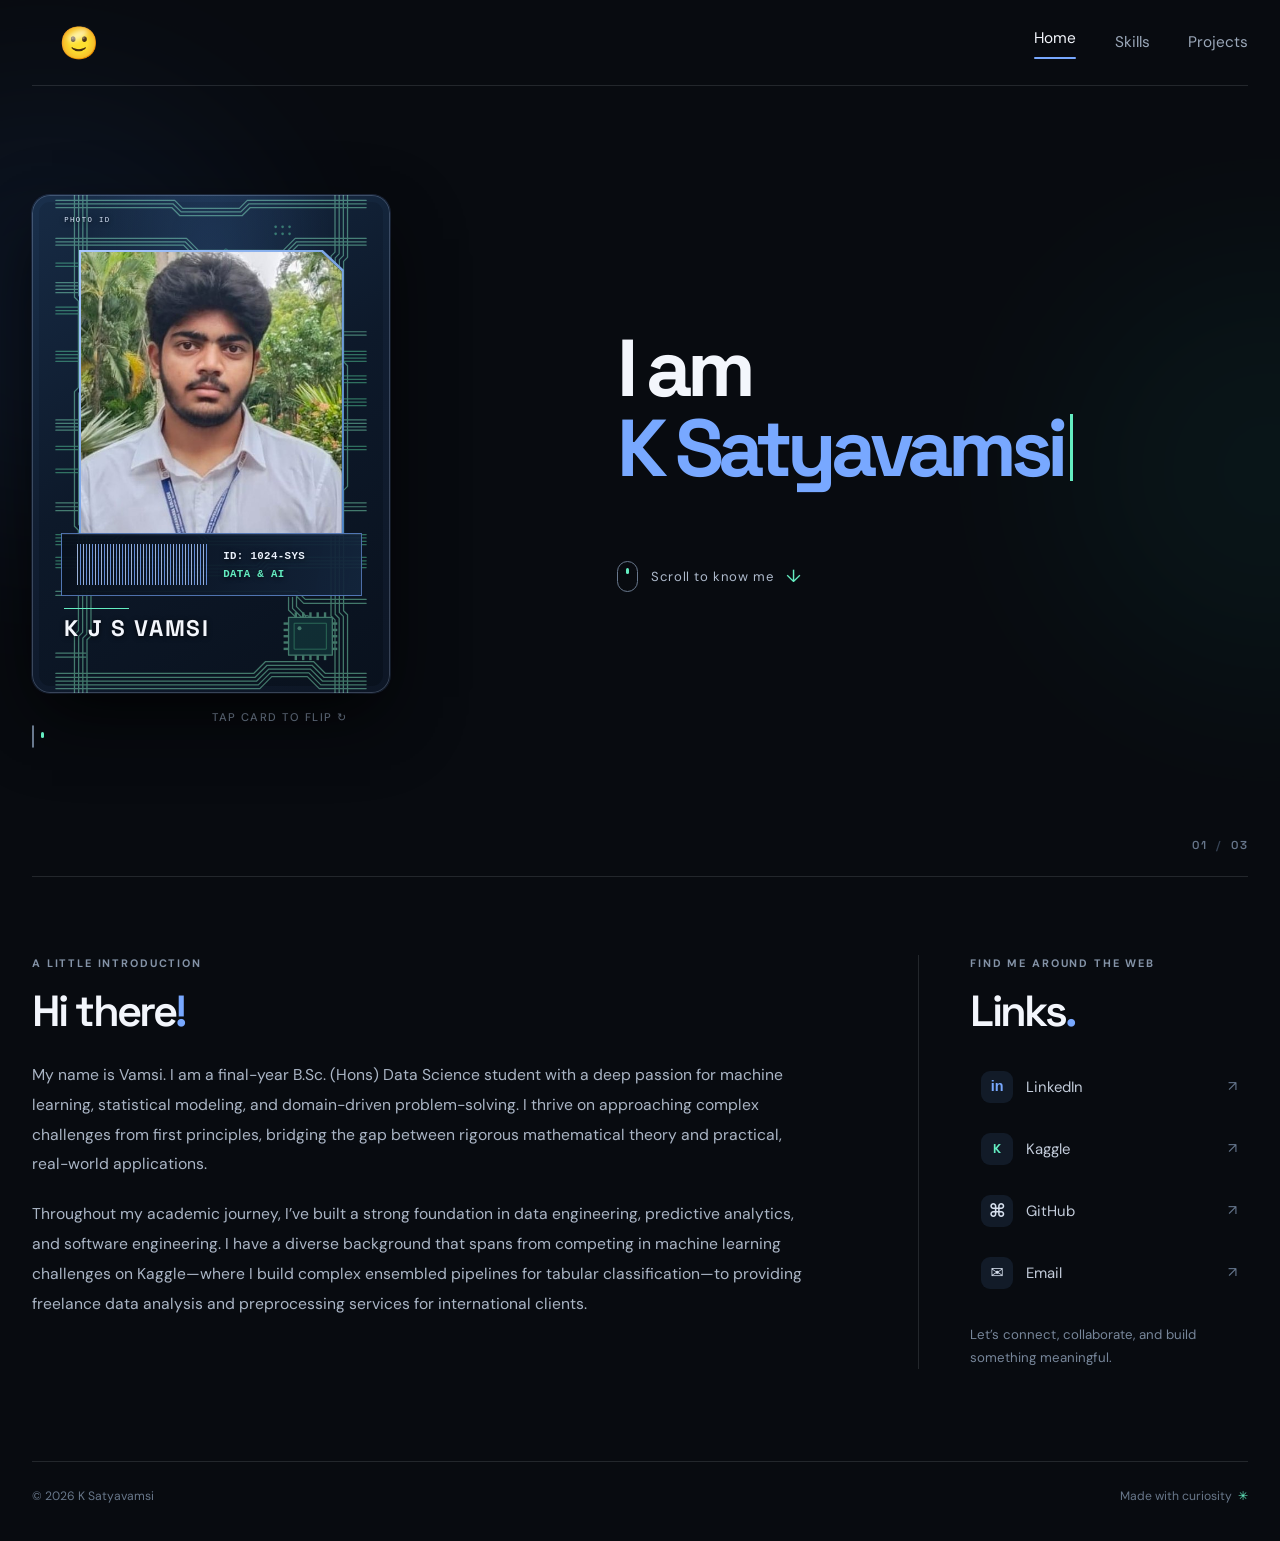
==== commit b5113021: "Replace portrait caption with animated scroll cue" ====
--- a/index.html
+++ b/index.html
@@ -57,7 +57,7 @@
   </div>
 </div>
 <div class="flip-hint">TAP CARD TO FLIP ↻</div>
-        <div class="portrait-caption"><span class="caption-dot"></span> PERSONAL IDENTITY / DIGITAL PROFILE</div>
+        <div class="portrait-scroll-hint" aria-hidden="true"><span class="scroll-icon"></span></div>
       </div>
 
       <div class="hero-copy">
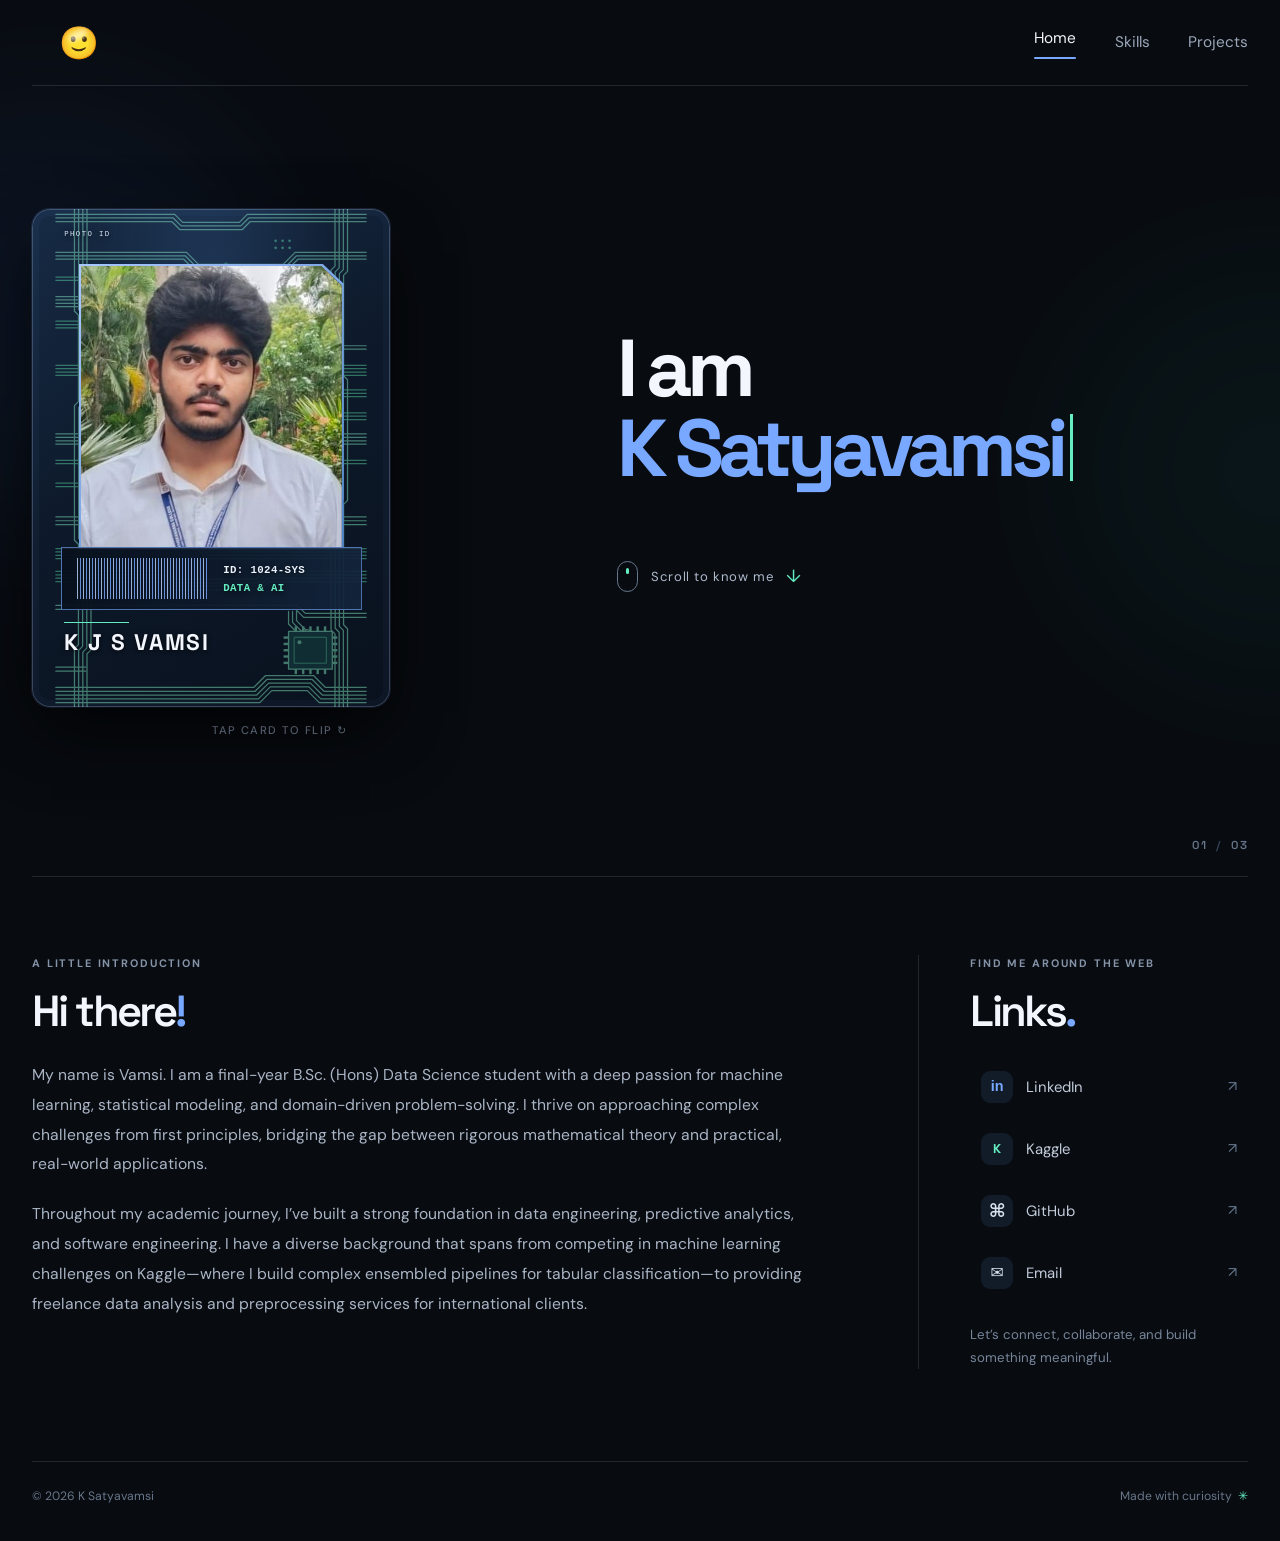
==== commit 6904ef0b: "Replace scroll cue with animated flip-card indicator" ====
--- a/index.html
+++ b/index.html
@@ -57,7 +57,7 @@
   </div>
 </div>
 <div class="flip-hint">TAP CARD TO FLIP ↻</div>
-        <div class="portrait-scroll-hint" aria-hidden="true"><span class="scroll-icon"></span></div>
+        <div class="portrait-flip-indicator" aria-hidden="true"><span class="flip-card-symbol"></span></div>
       </div>
 
       <div class="hero-copy">
--- a/styles.css
+++ b/styles.css
@@ -830,3 +830,21 @@
 @media (max-width: 390px) {
   .flip { width: 100%; }
 }
+
+
+/* Minimal animated scroll cue beneath the flip ID */
+.portrait-scroll-hint {
+  display: flex;
+  justify-content: center;
+  margin: 17px auto 0;
+  width: 100%;
+}
+.portrait-scroll-hint .scroll-icon {
+  width: 19px;
+  height: 28px;
+  border-color: #68788d;
+  opacity: .9;
+}
+.portrait-scroll-hint .scroll-icon::after {
+  left: 7px;
+}
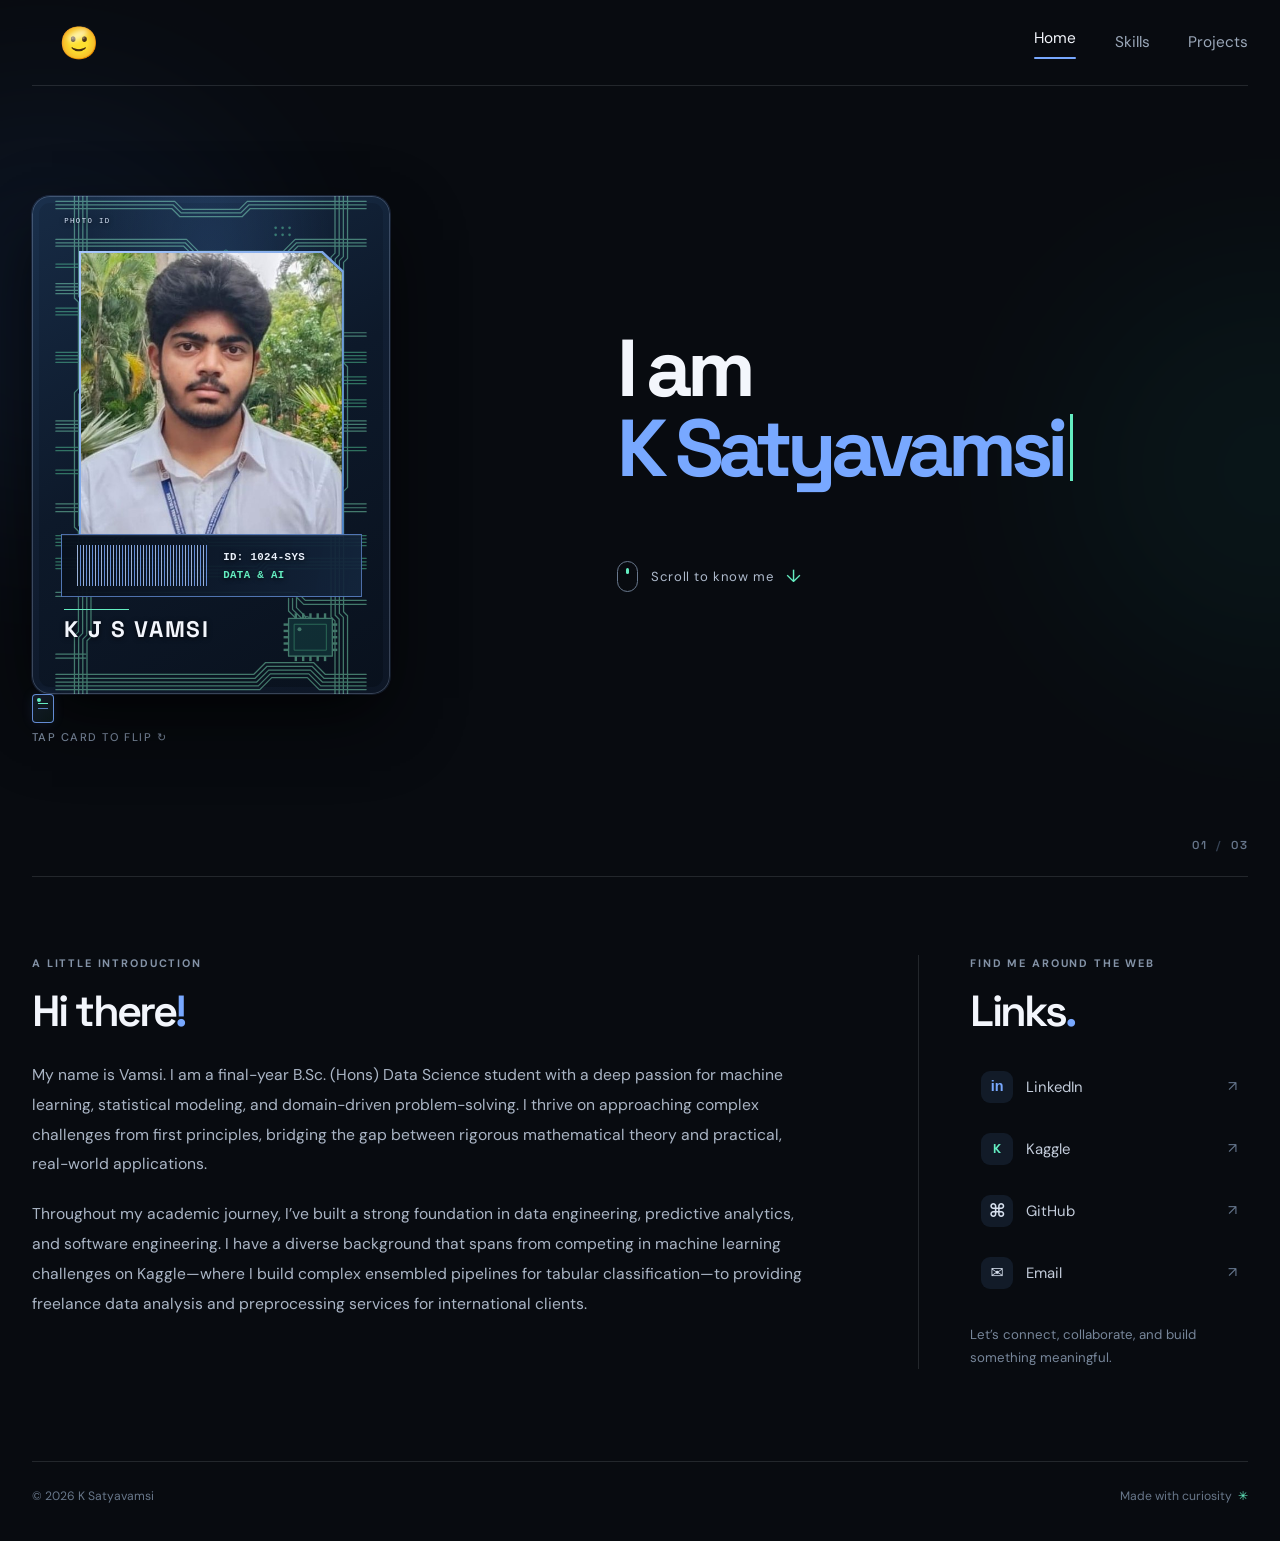
==== commit 0d28f2aa: "Align flip animation cue and label" ====
--- a/index.html
+++ b/index.html
@@ -56,8 +56,7 @@
 
   </div>
 </div>
-<div class="flip-hint">TAP CARD TO FLIP ↻</div>
-        <div class="portrait-flip-indicator" aria-hidden="true"><span class="flip-card-symbol"></span></div>
+<div class="flip-footer"><span class="flip-card-symbol" aria-hidden="true"></span><span class="flip-hint">TAP CARD TO FLIP ↻</span></div>
       </div>
 
       <div class="hero-copy">
--- a/styles.css
+++ b/styles.css
@@ -848,3 +848,56 @@
 .portrait-scroll-hint .scroll-icon::after {
   left: 7px;
 }
+
+
+/* Animated flip-card symbol — a visual cue for the card interaction */
+.portrait-flip-indicator {
+  display: flex;
+  justify-content: center;
+  align-items: center;
+  width: 100%;
+  margin: 13px auto 0;
+  perspective: 180px;
+}
+.flip-card-symbol {
+  position: relative;
+  display: block;
+  width: 22px;
+  height: 29px;
+  border: 1px solid rgba(120,168,255,.8);
+  border-radius: 4px;
+  background: linear-gradient(145deg, rgba(120,168,255,.13), rgba(100,237,193,.06));
+  box-shadow: 0 0 12px rgba(120,168,255,.1);
+  transform-style: preserve-3d;
+  animation: id-card-flip-cue 2.4s ease-in-out infinite;
+}
+.flip-card-symbol::before {
+  content: "";
+  position: absolute;
+  left: 5px;
+  right: 5px;
+  top: 8px;
+  height: 1px;
+  background: var(--mint);
+  box-shadow: 0 5px 0 rgba(120,168,255,.7);
+  backface-visibility: hidden;
+}
+.flip-card-symbol::after {
+  content: "";
+  position: absolute;
+  width: 4px;
+  height: 4px;
+  top: 3px;
+  left: 4px;
+  border-radius: 50%;
+  background: var(--mint);
+  backface-visibility: hidden;
+}
+@keyframes id-card-flip-cue {
+  0%, 18% { transform: rotateY(0deg); }
+  42%, 58% { transform: rotateY(180deg); }
+  82%, 100% { transform: rotateY(360deg); }
+}
+@media (prefers-reduced-motion: reduce) {
+  .flip-card-symbol { animation: none; }
+}
